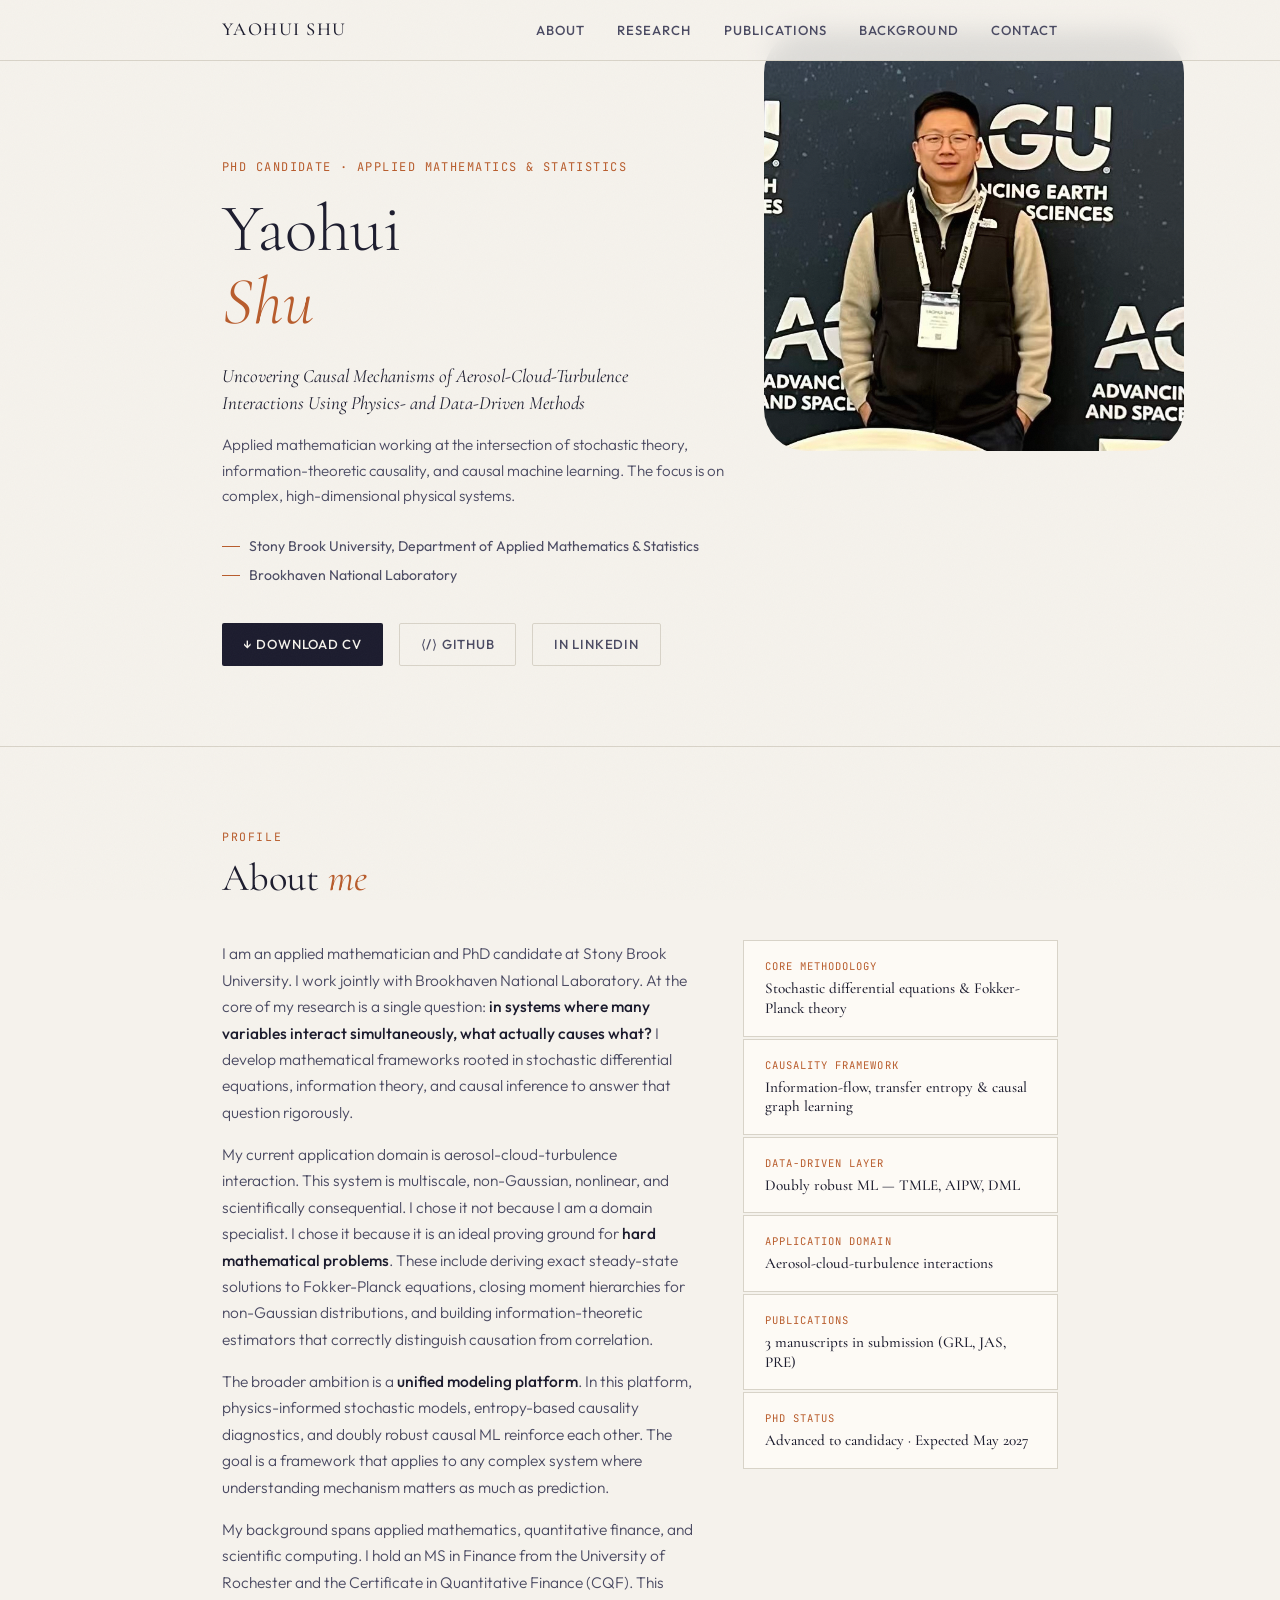
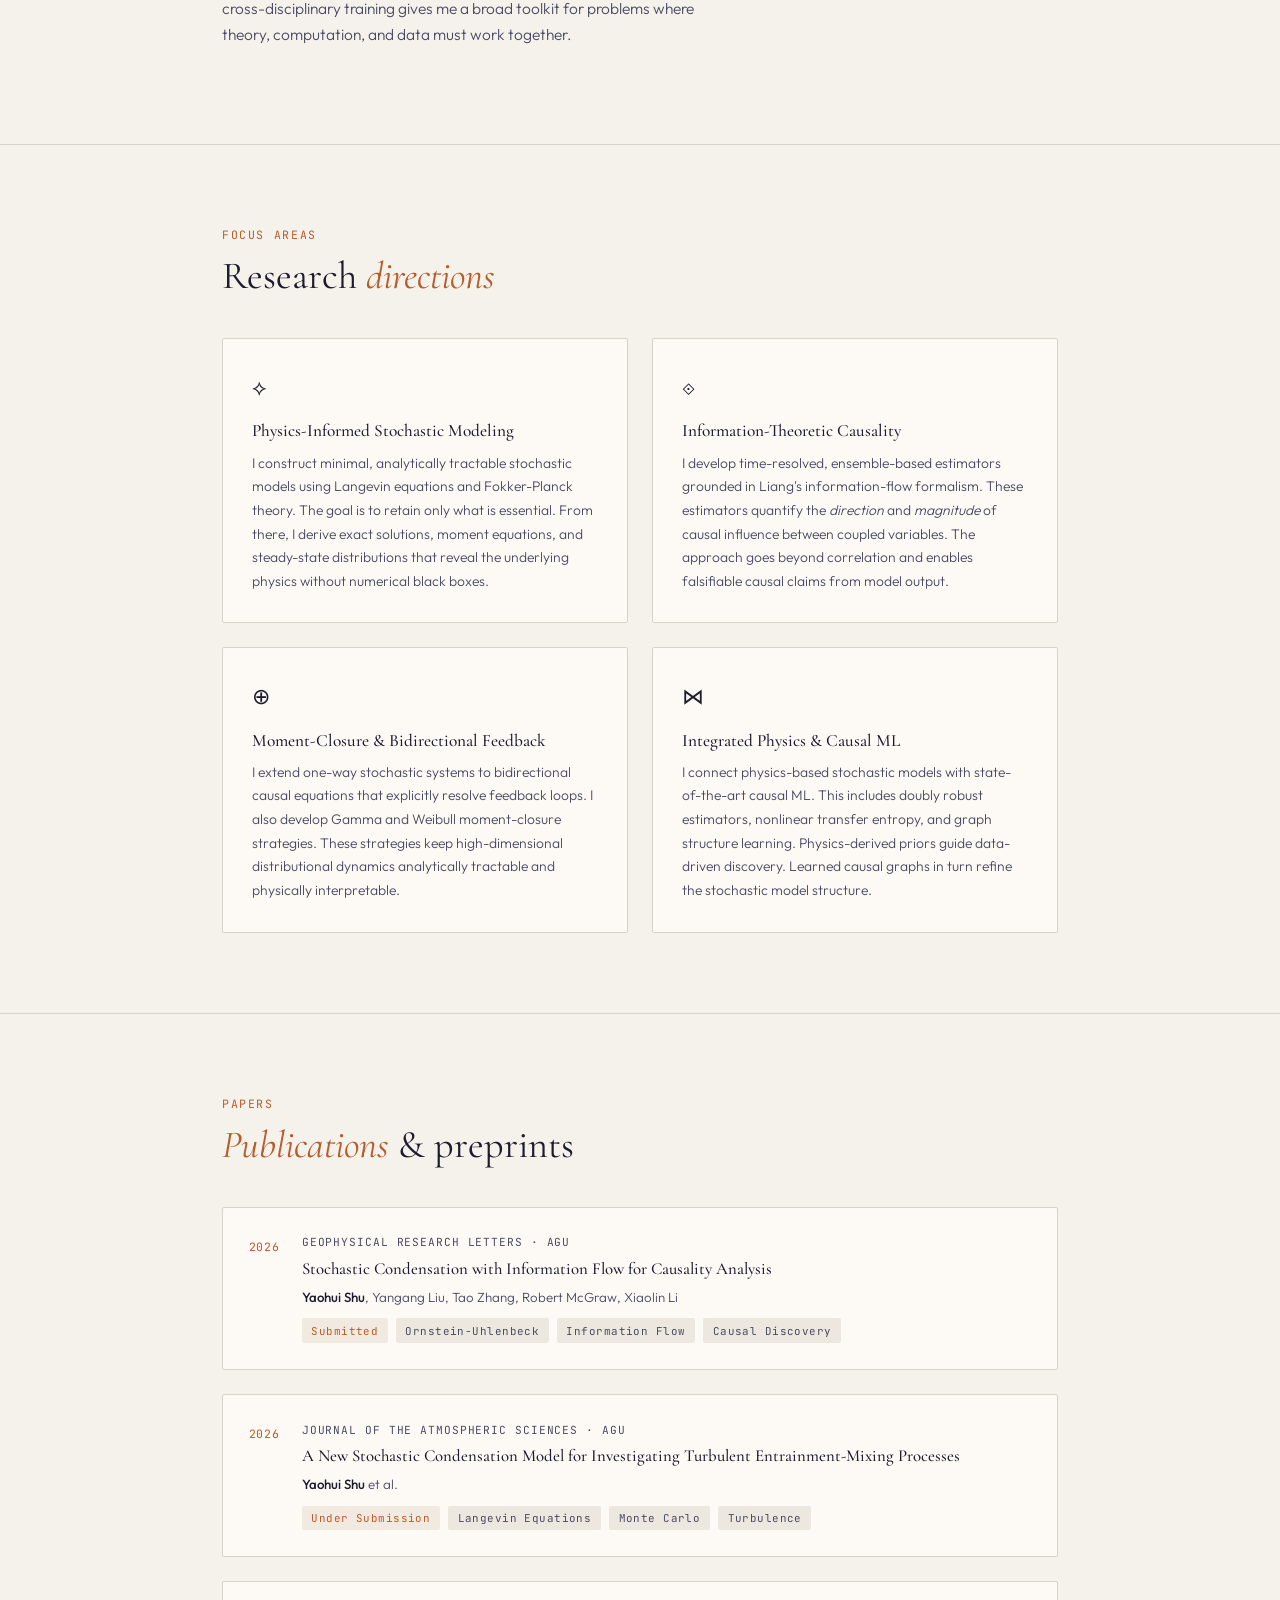
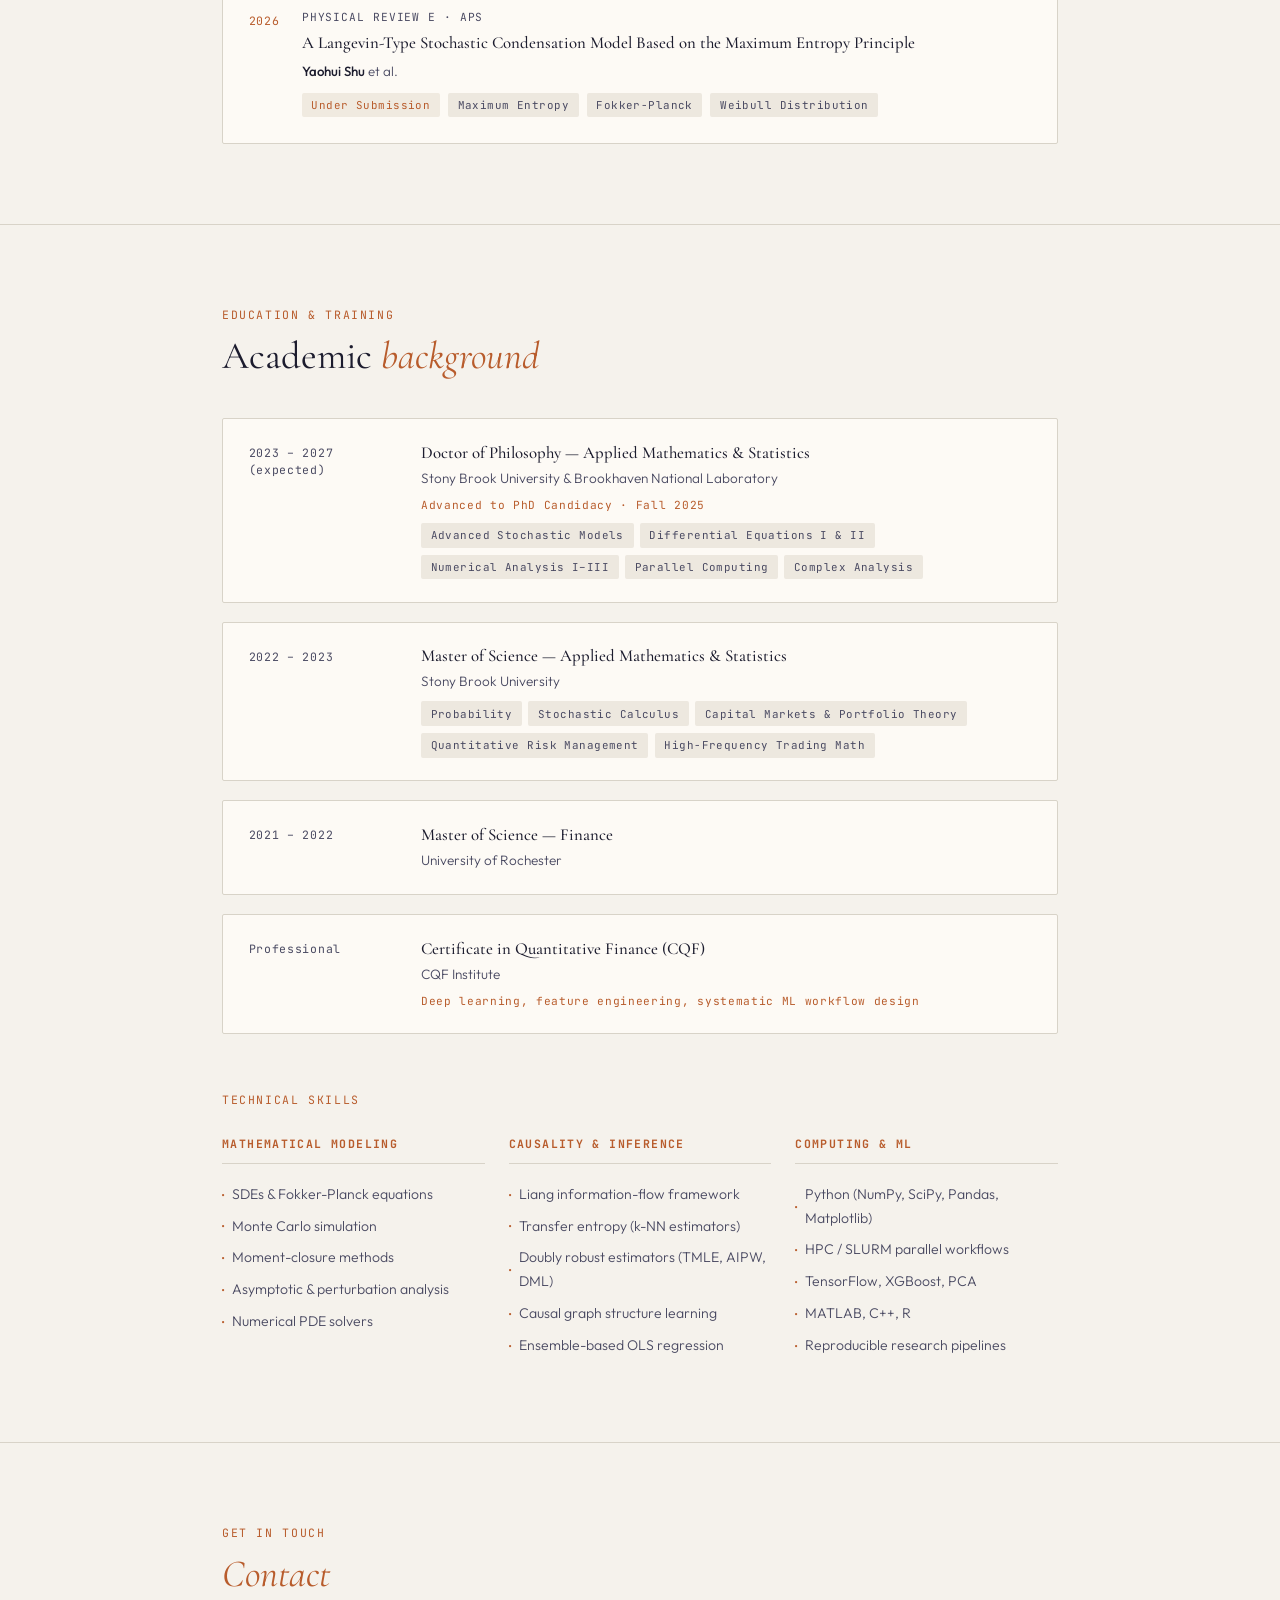
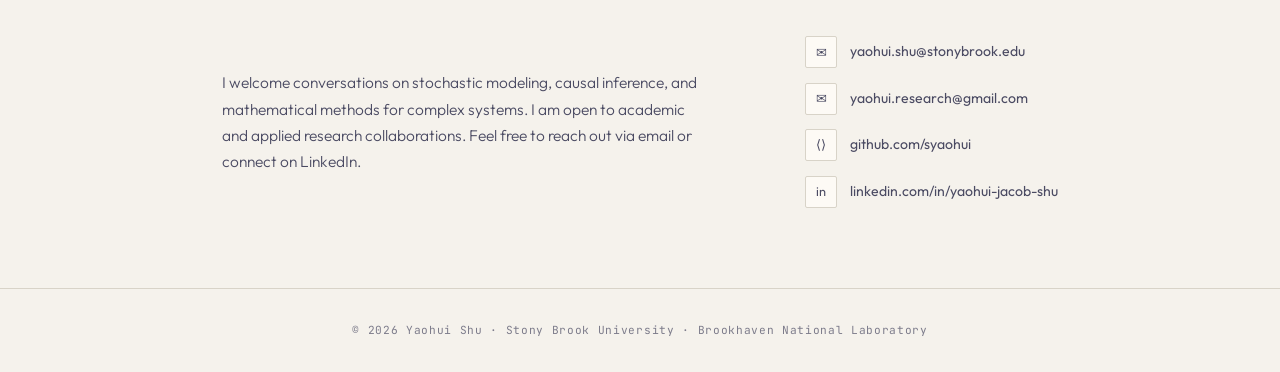
==== index.html @ d0fa53e7 "Update GitHub and LinkedIn links" ====
<!DOCTYPE html>
<html lang="en">
<head>
  <meta charset="UTF-8" />
  <meta name="viewport" content="width=device-width, initial-scale=1.0" />
  <title>Yaohui Shu | Applied Mathematics & Statistics</title>
  <link rel="preconnect" href="https://fonts.googleapis.com" />
  <link rel="preconnect" href="https://fonts.gstatic.com" crossorigin />
  <link href="https://fonts.googleapis.com/css2?family=Cormorant+Garamond:ital,wght@0,300;0,400;0,500;0,600;1,300;1,400&family=Outfit:wght@300;400;500;600&family=JetBrains+Mono:wght@400;500&display=swap" rel="stylesheet" />

  <style>
    :root {
      --bg:         #F5F2EC;
      --bg-card:    #FDFAF5;
      --ink:        #1C1C2E;
      --ink-soft:   #4A4A62;
      --accent:     #B85C2C;
      --rule:       #D8D3C8;
      --tag-bg:     #EDE8DF;
      --mono:       'JetBrains Mono', monospace;
      --serif:      'Cormorant Garamond', serif;
      --sans:       'Outfit', sans-serif;
    }

    *, *::before, *::after { box-sizing: border-box; margin: 0; padding: 0; }
    html { scroll-behavior: smooth; }

    body {
      font-family: var(--sans);
      background: var(--bg);
      color: var(--ink);
      font-size: 16px;
      line-height: 1.7;
      -webkit-font-smoothing: antialiased;
    }

    body::before {
      content: '';
      position: fixed; inset: 0;
      pointer-events: none; z-index: 999; opacity: 0.028;
      background-image: url("data:image/svg+xml,%3Csvg viewBox='0 0 256 256' xmlns='http://www.w3.org/2000/svg'%3E%3Cfilter id='n'%3E%3CfeTurbulence type='fractalNoise' baseFrequency='0.9' numOctaves='4' stitchTiles='stitch'/%3E%3C/filter%3E%3Crect width='100%25' height='100%25' filter='url(%23n)'/%3E%3C/svg%3E");
      background-size: 256px 256px;
    }

    .container { max-width: 900px; margin: 0 auto; padding: 0 2rem; }
    section { padding: 5rem 0; }
    section + section { border-top: 1px solid var(--rule); }

    /* NAV */
    nav {
      position: sticky; top: 0; z-index: 100;
      background: rgba(245,242,236,0.88);
      backdrop-filter: blur(12px);
      border-bottom: 1px solid var(--rule);
    }
    nav .inner {
      display: flex; align-items: center; justify-content: space-between;
      max-width: 900px; margin: 0 auto; padding: 0.9rem 2rem;
    }
    nav .logo { font-family: var(--serif); font-size: 1.15rem; font-weight: 500; color: var(--ink); text-decoration: none; }
    nav ul { display: flex; gap: 2rem; list-style: none; }
    nav a { font-size: 0.82rem; font-weight: 500; letter-spacing: 0.08em; text-transform: uppercase; color: var(--ink-soft); text-decoration: none; transition: color 0.2s; }
    nav a:hover { color: var(--accent); }

    /* HERO */
    #hero { padding: 6rem 0 5rem; border-top: none; }
    .hero-grid { display: grid; grid-template-columns: 1fr auto; gap: 3rem; align-items: start; }

    .hero-eyebrow {
      font-family: var(--mono); font-size: 0.75rem; letter-spacing: 0.12em;
      color: var(--accent); text-transform: uppercase; margin-bottom: 1rem;
      opacity: 0; animation: fadeUp 0.6s 0.1s forwards;
    }
    h1 {
      font-family: var(--serif); font-size: clamp(2.8rem,6vw,4.2rem);
      font-weight: 300; line-height: 1.08;
      opacity: 0; animation: fadeUp 0.6s 0.2s forwards;
    }
    h1 em { font-style: italic; color: var(--accent); }

    .hero-research-title {
      margin-top: 1.5rem;
      font-family: var(--serif); font-size: 1.18rem;
      font-weight: 400; font-style: italic; color: var(--ink);
      line-height: 1.45; max-width: 54ch;
      opacity: 0; animation: fadeUp 0.6s 0.32s forwards;
    }
    .hero-tagline {
      margin-top: 0.9rem; font-size: 0.95rem; color: var(--ink-soft);
      max-width: 52ch; font-weight: 300;
      opacity: 0; animation: fadeUp 0.6s 0.42s forwards;
    }
    .hero-affil {
      margin-top: 1.6rem; display: flex; flex-direction: column; gap: 0.3rem;
      opacity: 0; animation: fadeUp 0.6s 0.5s forwards;
    }
    .affil-item { display: flex; align-items: center; gap: 0.55rem; font-size: 0.88rem; color: var(--ink-soft); }
    .affil-item::before { content: ''; width: 18px; height: 1px; background: var(--accent); flex-shrink: 0; }
    .hero-links {
      margin-top: 2.2rem; display: flex; gap: 1rem; flex-wrap: wrap;
      opacity: 0; animation: fadeUp 0.6s 0.58s forwards;
    }
    .btn {
      display: inline-flex; align-items: center; gap: 0.45rem;
      padding: 0.6rem 1.3rem; font-size: 0.82rem; font-weight: 500;
      letter-spacing: 0.06em; text-transform: uppercase;
      text-decoration: none; border-radius: 2px; transition: all 0.2s;
    }
    .btn-primary { background: var(--ink); color: var(--bg); }
    .btn-primary:hover { background: var(--accent); }
    .btn-outline { border: 1px solid var(--rule); color: var(--ink-soft); }
    .btn-outline:hover { border-color: var(--accent); color: var(--accent); }
    .avatar {
      width: 140px; height: 140px; border-radius: 50%;
      background: linear-gradient(135deg,#1C1C2E 0%,#2e2e50 100%);
      display: flex; align-items: center; justify-content: center;
      font-family: var(--serif); font-size: 2.8rem; font-weight: 300; color: var(--bg);
      flex-shrink: 0; box-shadow: 0 8px 32px rgba(28,28,46,0.18);
      opacity: 0; animation: fadeIn 0.8s 0.2s forwards;
    }

    /* SECTION HEADERS */
    .section-label { font-family: var(--mono); font-size: 0.72rem; letter-spacing: 0.14em; color: var(--accent); text-transform: uppercase; margin-bottom: 0.6rem; }
    h2 { font-family: var(--serif); font-size: clamp(1.8rem,4vw,2.4rem); font-weight: 400; line-height: 1.15; margin-bottom: 2.5rem; }
    h2 em { font-style: italic; color: var(--accent); }

    /* ABOUT */
    .about-body { display: grid; grid-template-columns: 3fr 2fr; gap: 3rem; align-items: start; }
    .about-text p { font-size: 0.97rem; color: var(--ink-soft); margin-bottom: 1rem; font-weight: 300; }
    .about-text p strong { color: var(--ink); font-weight: 500; }

    .pillars { display: flex; flex-direction: column; gap: 1px; }
    .pillar { background: var(--bg-card); border: 1px solid var(--rule); padding: 1.05rem 1.3rem; margin-bottom: 1px; transition: border-color 0.2s; }
    .pillar:hover { border-color: var(--accent); }
    .pillar-label { font-family: var(--mono); font-size: 0.66rem; letter-spacing: 0.1em; color: var(--accent); text-transform: uppercase; margin-bottom: 0.2rem; }
    .pillar-value { font-family: var(--serif); font-size: 0.95rem; font-weight: 500; line-height: 1.3; }

    /* RESEARCH */
    .research-cards { display: grid; grid-template-columns: 1fr 1fr; gap: 1.5rem; }
    .r-card {
      background: var(--bg-card); border: 1px solid var(--rule);
      padding: 1.8rem; border-radius: 2px;
      transition: border-color 0.25s, box-shadow 0.25s;
      position: relative; overflow: hidden;
    }
    .r-card::before { content: ''; position: absolute; top: 0; left: 0; width: 3px; height: 0; background: var(--accent); transition: height 0.3s ease; }
    .r-card:hover { border-color: var(--accent); box-shadow: 0 4px 24px rgba(184,92,44,0.08); }
    .r-card:hover::before { height: 100%; }
    .r-icon { font-size: 1.4rem; margin-bottom: 0.9rem; }
    .r-card h3 { font-family: var(--serif); font-size: 1.08rem; font-weight: 500; margin-bottom: 0.6rem; line-height: 1.25; }
    .r-card p { font-size: 0.87rem; color: var(--ink-soft); font-weight: 300; }

    /* PUBLICATIONS */
    .pub-list { display: flex; flex-direction: column; gap: 1.5rem; }
    .pub-item { display: grid; grid-template-columns: auto 1fr; gap: 1.4rem; padding: 1.6rem; background: var(--bg-card); border: 1px solid var(--rule); border-radius: 2px; transition: border-color 0.2s; }
    .pub-item:hover { border-color: var(--accent); }
    .pub-year { font-family: var(--mono); font-size: 0.72rem; color: var(--accent); letter-spacing: 0.06em; padding-top: 0.2rem; white-space: nowrap; }
    .pub-journal { font-family: var(--mono); font-size: 0.7rem; letter-spacing: 0.08em; color: var(--ink-soft); text-transform: uppercase; margin-bottom: 0.35rem; }
    .pub-title { font-family: var(--serif); font-size: 1.05rem; font-weight: 500; line-height: 1.3; margin-bottom: 0.4rem; }
    .pub-authors { font-size: 0.83rem; color: var(--ink-soft); margin-bottom: 0.6rem; font-weight: 300; }
    .pub-authors strong { color: var(--ink); font-weight: 500; }
    .pub-tags { display: flex; gap: 0.5rem; flex-wrap: wrap; }
    .tag { font-family: var(--mono); font-size: 0.68rem; padding: 0.2rem 0.6rem; background: var(--tag-bg); color: var(--ink-soft); border-radius: 2px; letter-spacing: 0.04em; }
    .tag-status { background: #F0EAE0; color: var(--accent); }

    /* BACKGROUND */
    .edu-list { display: flex; flex-direction: column; gap: 1.2rem; }
    .edu-item { display: grid; grid-template-columns: 150px 1fr; gap: 1.4rem; padding: 1.4rem 1.6rem; background: var(--bg-card); border: 1px solid var(--rule); border-radius: 2px; }
    .edu-period { font-family: var(--mono); font-size: 0.72rem; color: var(--ink-soft); letter-spacing: 0.06em; padding-top: 0.15rem; line-height: 1.5; }
    .edu-degree { font-family: var(--serif); font-size: 1.05rem; font-weight: 500; line-height: 1.25; }
    .edu-school { font-size: 0.85rem; color: var(--ink-soft); margin-top: 0.25rem; font-weight: 300; }
    .edu-note { font-family: var(--mono); font-size: 0.7rem; color: var(--accent); letter-spacing: 0.06em; margin-top: 0.4rem; }
    .edu-courses { margin-top: 0.5rem; display: flex; gap: 0.4rem; flex-wrap: wrap; }

    /* SKILLS */
    .skills-grid { display: grid; grid-template-columns: repeat(3,1fr); gap: 1.5rem; }
    .skill-group h3 { font-family: var(--mono); font-size: 0.72rem; letter-spacing: 0.12em; color: var(--accent); text-transform: uppercase; margin-bottom: 0.9rem; padding-bottom: 0.6rem; border-bottom: 1px solid var(--rule); }
    .skill-group ul { list-style: none; }
    .skill-group li { font-size: 0.88rem; color: var(--ink-soft); padding: 0.25rem 0; font-weight: 300; display: flex; align-items: center; gap: 0.5rem; }
    .skill-group li::before { content: '·'; color: var(--accent); font-size: 1.2rem; line-height: 0; }

    /* CONTACT */
    .contact-inner { display: grid; grid-template-columns: 1fr auto; gap: 3rem; align-items: center; }
    .contact-text p { font-size: 0.97rem; color: var(--ink-soft); font-weight: 300; max-width: 48ch; }
    .contact-links { display: flex; flex-direction: column; gap: 0.9rem; }
    .contact-link { display: flex; align-items: center; gap: 0.8rem; font-size: 0.88rem; color: var(--ink-soft); text-decoration: none; transition: color 0.2s; }
    .contact-link:hover { color: var(--accent); }
    .contact-link .cl-icon { width: 32px; height: 32px; border: 1px solid var(--rule); border-radius: 2px; display: flex; align-items: center; justify-content: center; font-size: 0.8rem; background: var(--bg-card); flex-shrink: 0; }

    /* FOOTER */
    footer { border-top: 1px solid var(--rule); padding: 2rem 0; text-align: center; }
    footer p { font-family: var(--mono); font-size: 0.7rem; color: var(--ink-soft); letter-spacing: 0.06em; opacity: 0.7; }

    /* ANIMATIONS */
    @keyframes fadeUp { from { opacity:0; transform:translateY(14px); } to { opacity:1; transform:translateY(0); } }
    @keyframes fadeIn { from { opacity:0; } to { opacity:1; } }
    .reveal { opacity:0; transform:translateY(20px); transition: opacity 0.6s ease, transform 0.6s ease; }
    .reveal.visible { opacity:1; transform:none; }

    /* RESPONSIVE */
    @media (max-width:720px) {
      .hero-grid,.about-body,.research-cards,.contact-inner { grid-template-columns:1fr; }
      .edu-item { grid-template-columns:1fr; }
      .skills-grid { grid-template-columns:1fr 1fr; }
      .avatar { width:90px; height:90px; font-size:1.8rem; }
      nav ul { gap:1.2rem; }
    }
  </style>
</head>
<body>

  <nav>
    <div class="inner">
      <a href="#hero" class="logo">Yaohui Shu</a>
      <ul>
        <li><a href="#about">About</a></li>
        <li><a href="#research">Research</a></li>
        <li><a href="#publications">Publications</a></li>
        <li><a href="#background">Background</a></li>
        <li><a href="#contact">Contact</a></li>
      </ul>
    </div>
  </nav>

  <!-- HERO -->
  <section id="hero">
    <div class="container">
      <div class="hero-grid">
        <div>
          <p class="hero-eyebrow">PhD Candidate · Applied Mathematics & Statistics</p>
          <h1>Yaohui<br><em>Shu</em></h1>

          <p class="hero-research-title">
            Uncovering Causal Mechanisms of Aerosol-Cloud-Turbulence Interactions
            Using Physics- and Data-Driven Methods
          </p>

          <p class="hero-tagline">
            Applied mathematician working at the intersection of stochastic theory,
            information-theoretic causality, and causal machine learning.
            The focus is on complex, high-dimensional physical systems.
          </p>

          <div class="hero-affil">
            <div class="affil-item">Stony Brook University, Department of Applied Mathematics & Statistics</div>
            <div class="affil-item">Brookhaven National Laboratory</div>
          </div>

          <div class="hero-links">
            <a href="Yaohui_Shu_CV.pdf" class="btn btn-primary" target="_blank">↓ Download CV</a>
            <a href="https://github.com/syaohui" class="btn btn-outline" target="_blank">⟨/⟩ GitHub</a>
            <a href="https://www.linkedin.com/in/yaohui-jacob-shu/" class="btn btn-outline" target="_blank">in LinkedIn</a>
          </div>
        </div>
        <div class="avatar">
          <img src="photo.jpg" alt="Yaohui Shu"
            style="width:300%; height:300%; object-fit:cover; border-radius:10%; object-position: 80% 70%; margin-left:-20%; margin-top:20%;">
        </div>
      </div>
    </div>
  </section>

  <!-- ABOUT -->
  <section id="about">
    <div class="container">
      <p class="section-label reveal">Profile</p>
      <h2 class="reveal">About <em>me</em></h2>
      <div class="about-body">

        <div class="about-text reveal">
          <p>
            I am an applied mathematician and PhD candidate at Stony Brook University.
            I work jointly with Brookhaven National Laboratory.
            At the core of my research is a single question:
            <strong>in systems where many variables interact simultaneously, what actually causes what?</strong>
            I develop mathematical frameworks rooted in stochastic differential equations,
            information theory, and causal inference to answer that question rigorously.
          </p>
          <p>
            My current application domain is aerosol-cloud-turbulence interaction.
            This system is multiscale, non-Gaussian, nonlinear, and scientifically consequential.
            I chose it not because I am a domain specialist.
            I chose it because it is an ideal proving ground for <strong>hard mathematical problems</strong>.
            These include deriving exact steady-state solutions to Fokker-Planck equations,
            closing moment hierarchies for non-Gaussian distributions,
            and building information-theoretic estimators that correctly distinguish causation from correlation.
          </p>
          <p>
            The broader ambition is a <strong>unified modeling platform</strong>.
            In this platform, physics-informed stochastic models, entropy-based causality diagnostics,
            and doubly robust causal ML reinforce each other.
            The goal is a framework that applies to any complex system
            where understanding mechanism matters as much as prediction.
          </p>
          <p>
            My background spans applied mathematics, quantitative finance, and scientific computing.
            I hold an MS in Finance from the University of Rochester and the Certificate in Quantitative Finance (CQF).
            This cross-disciplinary training gives me a broad toolkit for problems
            where theory, computation, and data must work together.
          </p>
        </div>

        <div class="reveal">
          <div class="pillars">
            <div class="pillar">
              <div class="pillar-label">Core methodology</div>
              <div class="pillar-value">Stochastic differential equations &amp; Fokker-Planck theory</div>
            </div>
            <div class="pillar">
              <div class="pillar-label">Causality framework</div>
              <div class="pillar-value">Information-flow, transfer entropy &amp; causal graph learning</div>
            </div>
            <div class="pillar">
              <div class="pillar-label">Data-driven layer</div>
              <div class="pillar-value">Doubly robust ML — TMLE, AIPW, DML</div>
            </div>
            <div class="pillar">
              <div class="pillar-label">Application domain</div>
              <div class="pillar-value">Aerosol-cloud-turbulence interactions</div>
            </div>
            <div class="pillar">
              <div class="pillar-label">Publications</div>
              <div class="pillar-value">3 manuscripts in submission (GRL, JAS, PRE)</div>
            </div>
            <div class="pillar">
              <div class="pillar-label">PhD status</div>
              <div class="pillar-value">Advanced to candidacy · Expected May 2027</div>
            </div>
          </div>
        </div>

      </div>
    </div>
  </section>

  <!-- RESEARCH -->
  <section id="research">
    <div class="container">
      <p class="section-label reveal">Focus Areas</p>
      <h2 class="reveal">Research <em>directions</em></h2>
      <div class="research-cards">

        <div class="r-card reveal">
          <div class="r-icon">⟡</div>
          <h3>Physics-Informed Stochastic Modeling</h3>
          <p>I construct minimal, analytically tractable stochastic models using Langevin
          equations and Fokker-Planck theory. The goal is to retain only what is essential.
          From there, I derive exact solutions, moment equations, and steady-state distributions
          that reveal the underlying physics without numerical black boxes.</p>
        </div>

        <div class="r-card reveal">
          <div class="r-icon">⟐</div>
          <h3>Information-Theoretic Causality</h3>
          <p>I develop time-resolved, ensemble-based estimators grounded in Liang's
          information-flow formalism. These estimators quantify the <em>direction</em> and
          <em>magnitude</em> of causal influence between coupled variables. The approach
          goes beyond correlation and enables falsifiable causal claims from model output.</p>
        </div>

        <div class="r-card reveal">
          <div class="r-icon">⊕</div>
          <h3>Moment-Closure &amp; Bidirectional Feedback</h3>
          <p>I extend one-way stochastic systems to bidirectional causal equations that
          explicitly resolve feedback loops. I also develop Gamma and Weibull moment-closure
          strategies. These strategies keep high-dimensional distributional dynamics
          analytically tractable and physically interpretable.</p>
        </div>

        <div class="r-card reveal">
          <div class="r-icon">⋈</div>
          <h3>Integrated Physics &amp; Causal ML</h3>
          <p>I connect physics-based stochastic models with state-of-the-art causal ML.
          This includes doubly robust estimators, nonlinear transfer entropy, and graph
          structure learning. Physics-derived priors guide data-driven discovery.
          Learned causal graphs in turn refine the stochastic model structure.</p>
        </div>

      </div>
    </div>
  </section>

  <!-- PUBLICATIONS -->
  <section id="publications">
    <div class="container">
      <p class="section-label reveal">Papers</p>
      <h2 class="reveal"><em>Publications</em> &amp; preprints</h2>
      <div class="pub-list">

        <div class="pub-item reveal">
          <div class="pub-year">2026</div>
          <div>
            <p class="pub-journal">Geophysical Research Letters · AGU</p>
            <p class="pub-title">Stochastic Condensation with Information Flow for Causality Analysis</p>
            <p class="pub-authors"><strong>Yaohui Shu</strong>, Yangang Liu, Tao Zhang, Robert McGraw, Xiaolin Li</p>
            <div class="pub-tags">
              <span class="tag tag-status">Submitted</span>
              <span class="tag">Ornstein-Uhlenbeck</span>
              <span class="tag">Information Flow</span>
              <span class="tag">Causal Discovery</span>
            </div>
          </div>
        </div>

        <div class="pub-item reveal">
          <div class="pub-year">2026</div>
          <div>
            <p class="pub-journal">Journal of the Atmospheric Sciences · AGU</p>
            <p class="pub-title">A New Stochastic Condensation Model for Investigating Turbulent Entrainment-Mixing Processes</p>
            <p class="pub-authors"><strong>Yaohui Shu</strong> et al.</p>
            <div class="pub-tags">
              <span class="tag tag-status">Under Submission</span>
              <span class="tag">Langevin Equations</span>
              <span class="tag">Monte Carlo</span>
              <span class="tag">Turbulence</span>
            </div>
          </div>
        </div>

        <div class="pub-item reveal">
          <div class="pub-year">2026</div>
          <div>
            <p class="pub-journal">Physical Review E · APS</p>
            <p class="pub-title">A Langevin-Type Stochastic Condensation Model Based on the Maximum Entropy Principle</p>
            <p class="pub-authors"><strong>Yaohui Shu</strong> et al.</p>
            <div class="pub-tags">
              <span class="tag tag-status">Under Submission</span>
              <span class="tag">Maximum Entropy</span>
              <span class="tag">Fokker-Planck</span>
              <span class="tag">Weibull Distribution</span>
            </div>
          </div>
        </div>

      </div>
    </div>
  </section>

  <!-- BACKGROUND -->
  <section id="background">
    <div class="container">
      <p class="section-label reveal">Education &amp; Training</p>
      <h2 class="reveal">Academic <em>background</em></h2>

      <div class="edu-list">

        <div class="edu-item reveal">
          <div class="edu-period">2023 – 2027<br>(expected)</div>
          <div>
            <div class="edu-degree">Doctor of Philosophy — Applied Mathematics &amp; Statistics</div>
            <div class="edu-school">Stony Brook University &amp; Brookhaven National Laboratory</div>
            <div class="edu-note">Advanced to PhD Candidacy · Fall 2025</div>
            <div class="edu-courses">
              <span class="tag">Advanced Stochastic Models</span>
              <span class="tag">Differential Equations I &amp; II</span>
              <span class="tag">Numerical Analysis I–III</span>
              <span class="tag">Parallel Computing</span>
              <span class="tag">Complex Analysis</span>
            </div>
          </div>
        </div>

        <div class="edu-item reveal">
          <div class="edu-period">2022 – 2023</div>
          <div>
            <div class="edu-degree">Master of Science — Applied Mathematics &amp; Statistics</div>
            <div class="edu-school">Stony Brook University</div>
            <div class="edu-courses">
              <span class="tag">Probability</span>
              <span class="tag">Stochastic Calculus</span>
              <span class="tag">Capital Markets &amp; Portfolio Theory</span>
              <span class="tag">Quantitative Risk Management</span>
              <span class="tag">High-Frequency Trading Math</span>
            </div>
          </div>
        </div>

        <div class="edu-item reveal">
          <div class="edu-period">2021 – 2022</div>
          <div>
            <div class="edu-degree">Master of Science — Finance</div>
            <div class="edu-school">University of Rochester</div>
          </div>
        </div>

        <div class="edu-item reveal">
          <div class="edu-period">Professional</div>
          <div>
            <div class="edu-degree">Certificate in Quantitative Finance (CQF)</div>
            <div class="edu-school">CQF Institute</div>
            <div class="edu-note">Deep learning, feature engineering, systematic ML workflow design</div>
          </div>
        </div>

      </div>

      <!-- Skills -->
      <div style="margin-top: 3.5rem;">
        <p class="section-label reveal" style="margin-bottom:1.5rem;">Technical skills</p>
        <div class="skills-grid">

          <div class="skill-group reveal">
            <h3>Mathematical Modeling</h3>
            <ul>
              <li>SDEs &amp; Fokker-Planck equations</li>
              <li>Monte Carlo simulation</li>
              <li>Moment-closure methods</li>
              <li>Asymptotic &amp; perturbation analysis</li>
              <li>Numerical PDE solvers</li>
            </ul>
          </div>

          <div class="skill-group reveal">
            <h3>Causality &amp; Inference</h3>
            <ul>
              <li>Liang information-flow framework</li>
              <li>Transfer entropy (k-NN estimators)</li>
              <li>Doubly robust estimators (TMLE, AIPW, DML)</li>
              <li>Causal graph structure learning</li>
              <li>Ensemble-based OLS regression</li>
            </ul>
          </div>

          <div class="skill-group reveal">
            <h3>Computing &amp; ML</h3>
            <ul>
              <li>Python (NumPy, SciPy, Pandas, Matplotlib)</li>
              <li>HPC / SLURM parallel workflows</li>
              <li>TensorFlow, XGBoost, PCA</li>
              <li>MATLAB, C++, R</li>
              <li>Reproducible research pipelines</li>
            </ul>
          </div>

        </div>
      </div>
    </div>
  </section>

  <!-- CONTACT -->
  <section id="contact">
    <div class="container">
      <p class="section-label reveal">Get in touch</p>
      <h2 class="reveal"><em>Contact</em></h2>
      <div class="contact-inner">
        <div class="contact-text reveal">
          <p>
            I welcome conversations on stochastic modeling, causal inference,
            and mathematical methods for complex systems.
            I am open to academic and applied research collaborations.
            Feel free to reach out via email or connect on LinkedIn.
          </p>
        </div>
        <div class="contact-links reveal">
          <a href="mailto:yaohui.shu@stonybrook.edu" class="contact-link">
            <span class="cl-icon">✉</span> yaohui.shu@stonybrook.edu
          </a>
          <a href="mailto:yaohui.research@gmail.com" class="contact-link">
            <span class="cl-icon">✉</span> yaohui.research@gmail.com
          </a>
          <a href="https://github.com/syaohui" class="contact-link" target="_blank">
            <span class="cl-icon">⟨⟩</span> github.com/syaohui
          </a>
          <a href="https://www.linkedin.com/in/yaohui-jacob-shu" class="contact-link" target="_blank">
            <span class="cl-icon">in</span> linkedin.com/in/yaohui-jacob-shu
          </a>
        </div>
      </div>
    </div>
  </section>

  <footer>
    <div class="container">
      <p>© 2026 Yaohui Shu · Stony Brook University · Brookhaven National Laboratory</p>
    </div>
  </footer>

  <script>
    const observer = new IntersectionObserver(
      entries => entries.forEach(e => {
        if (e.isIntersecting) { e.target.classList.add('visible'); observer.unobserve(e.target); }
      }),
      { threshold: 0.12 }
    );
    document.querySelectorAll('.reveal').forEach(el => observer.observe(el));
  </script>

</body>
</html>
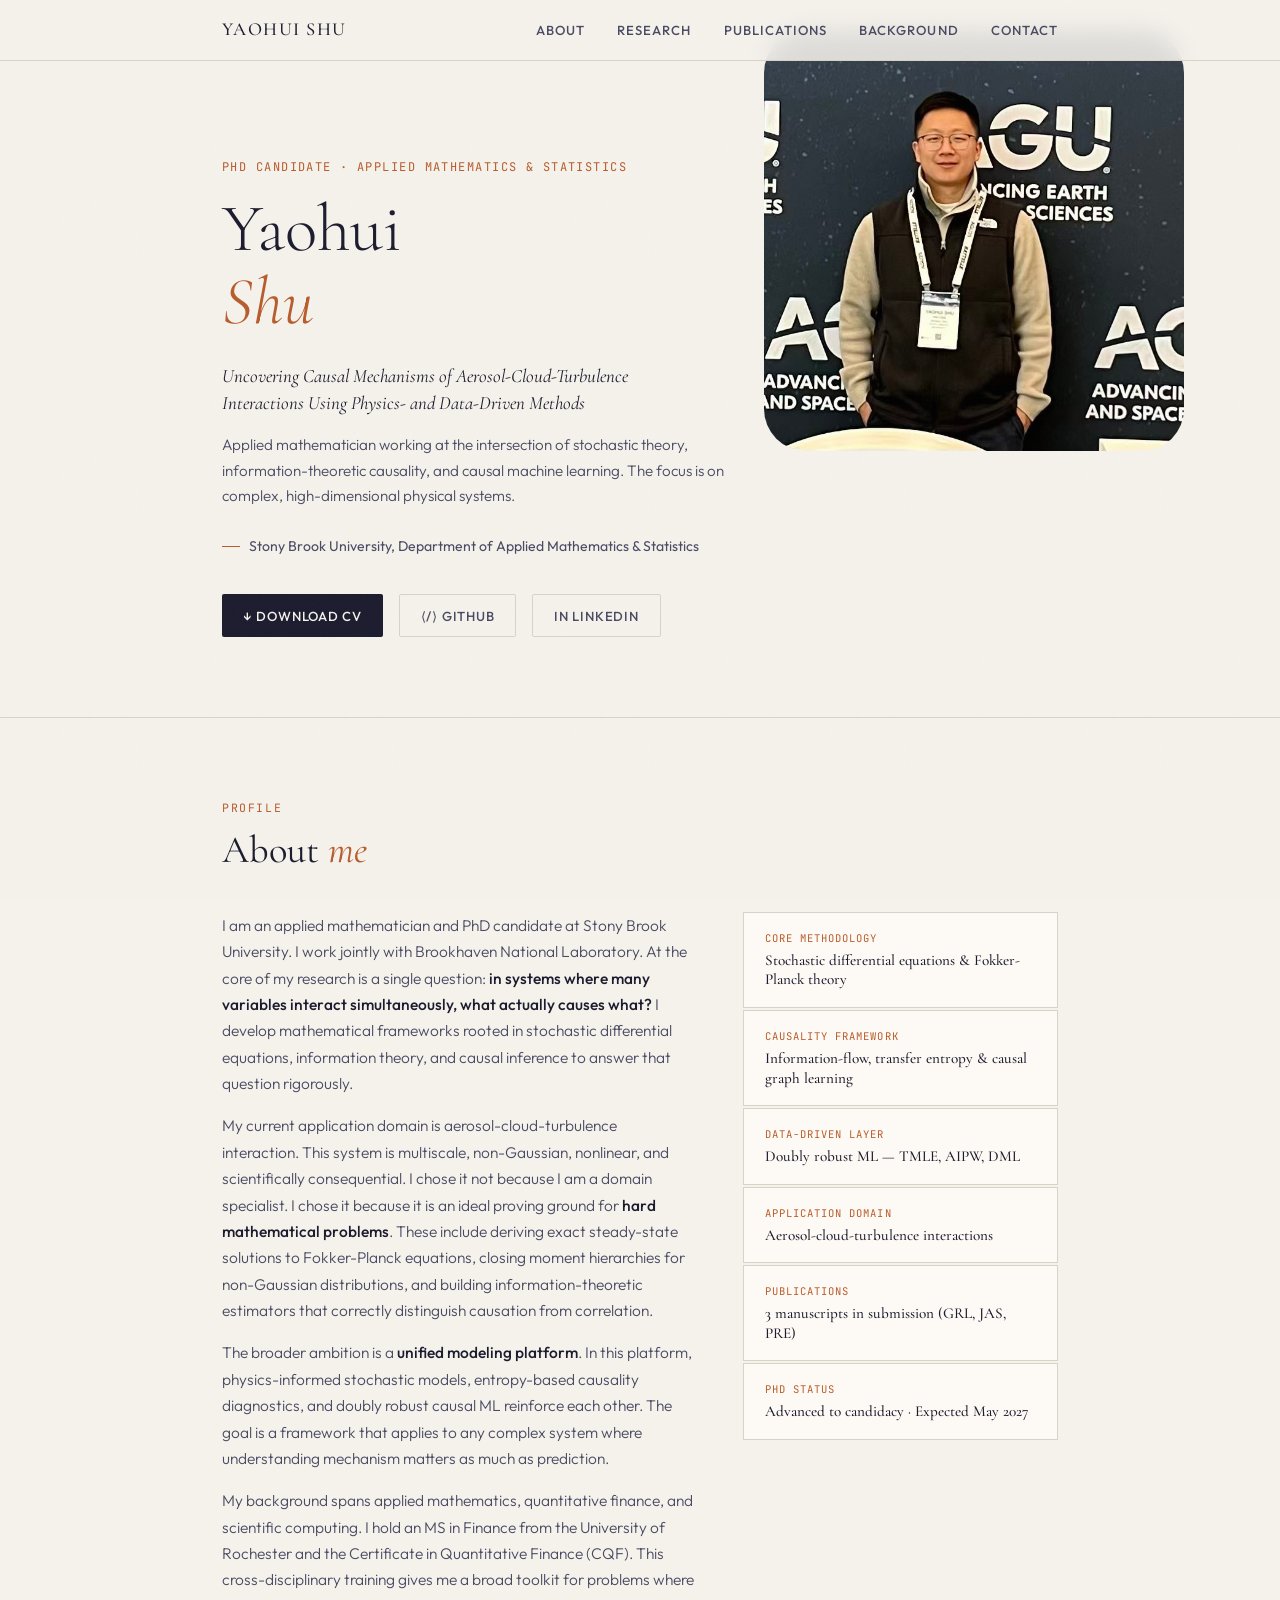
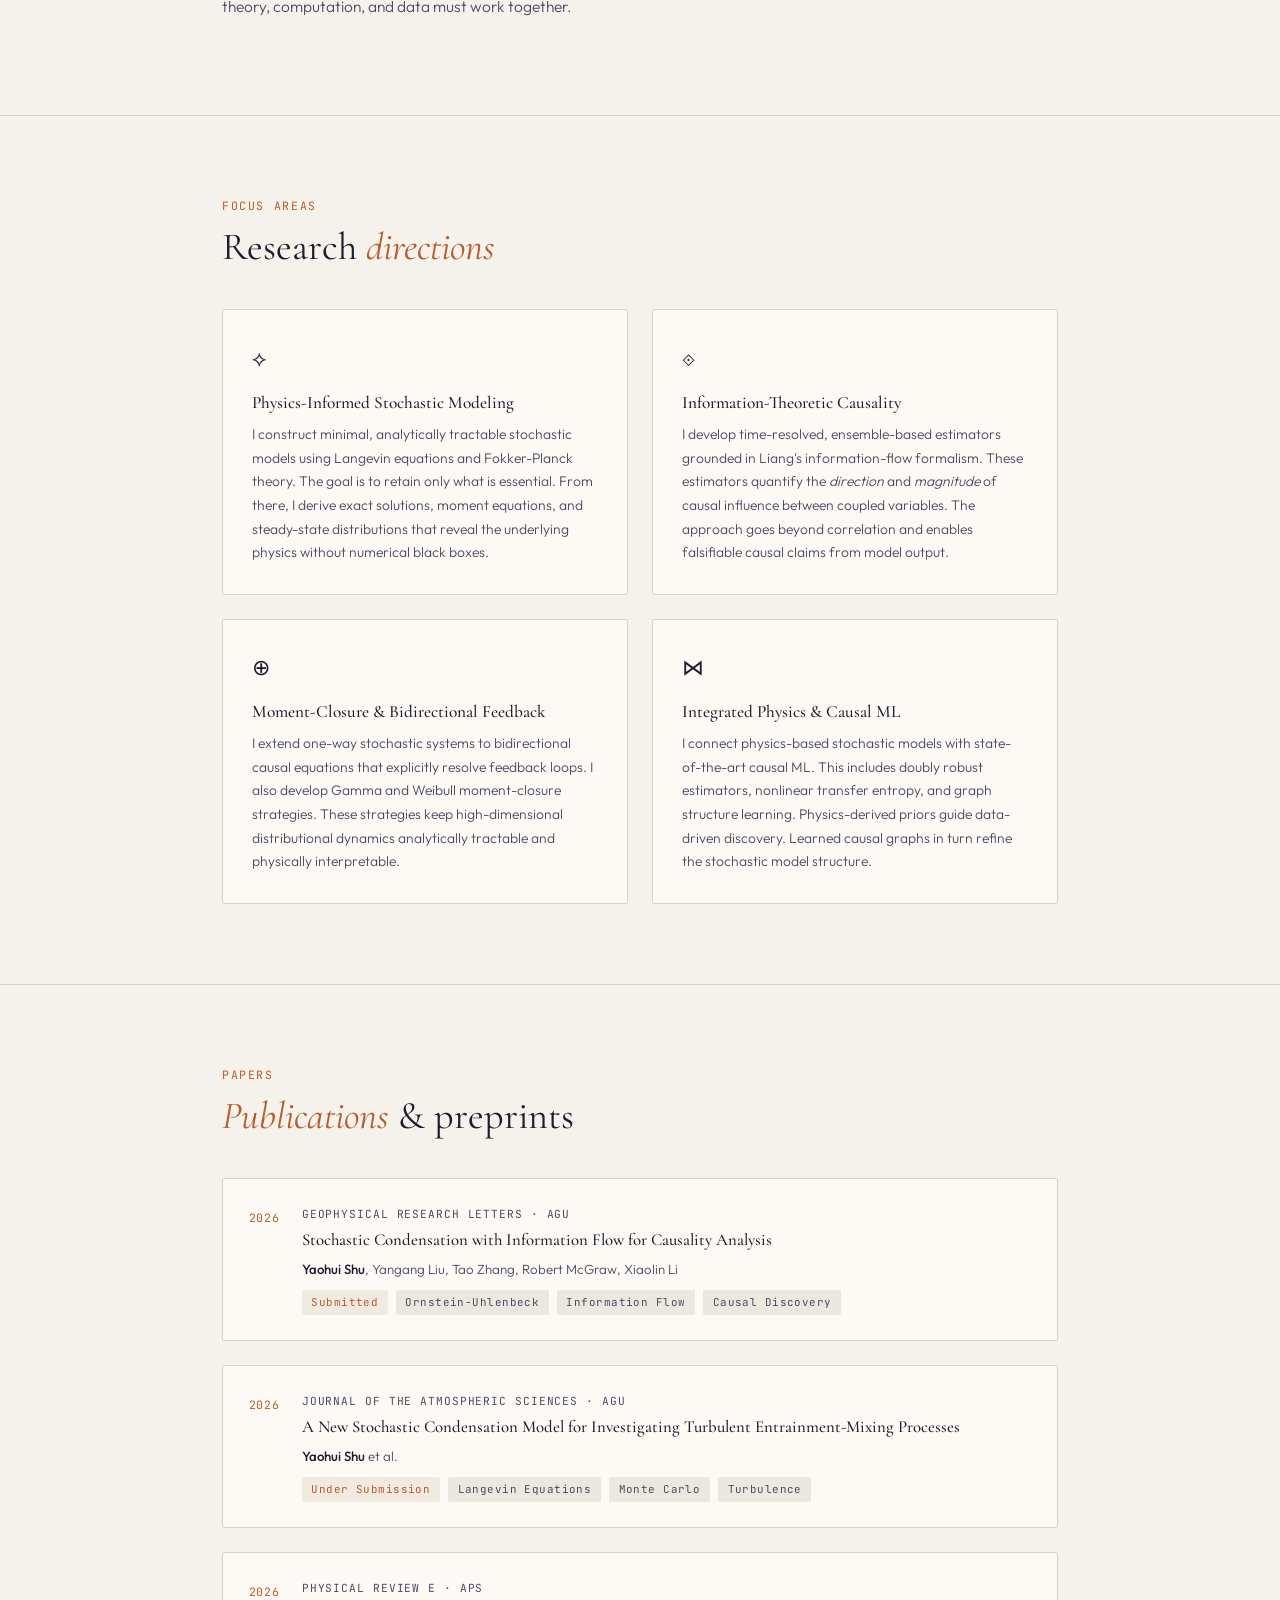
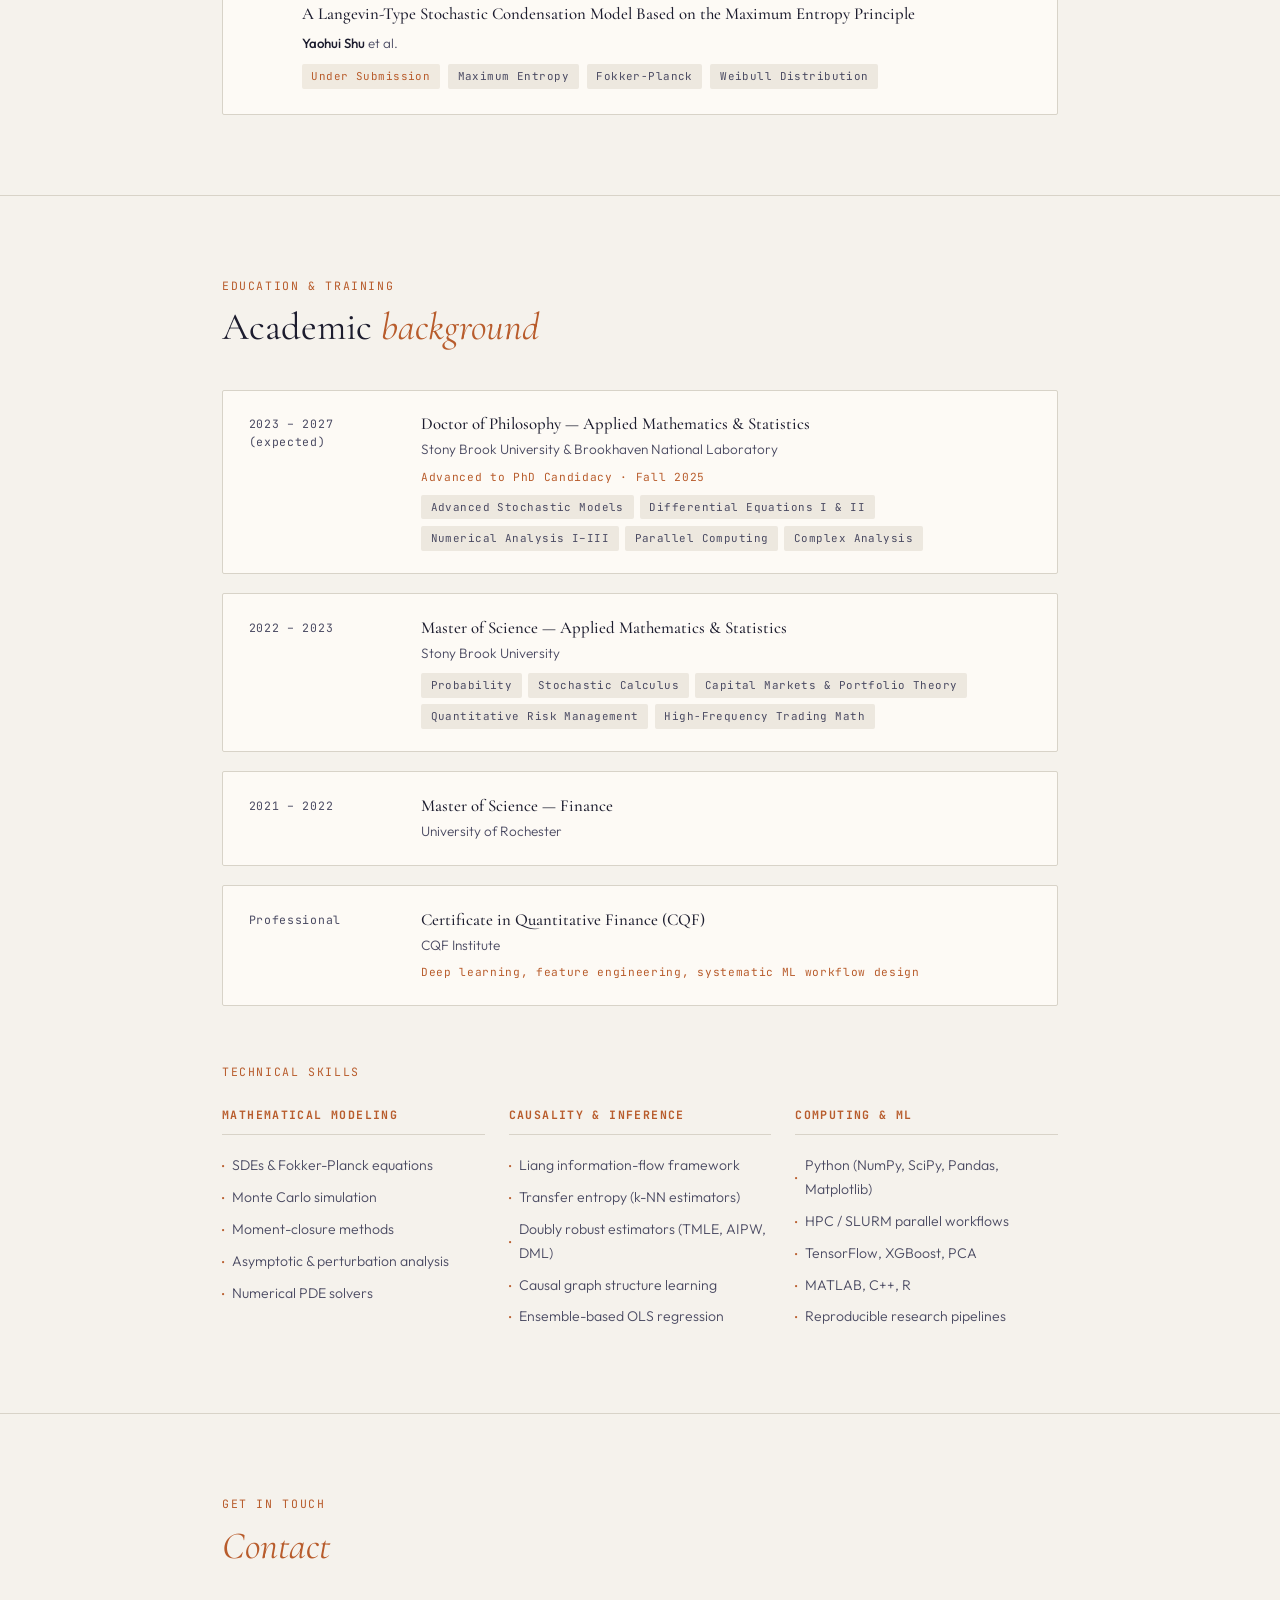
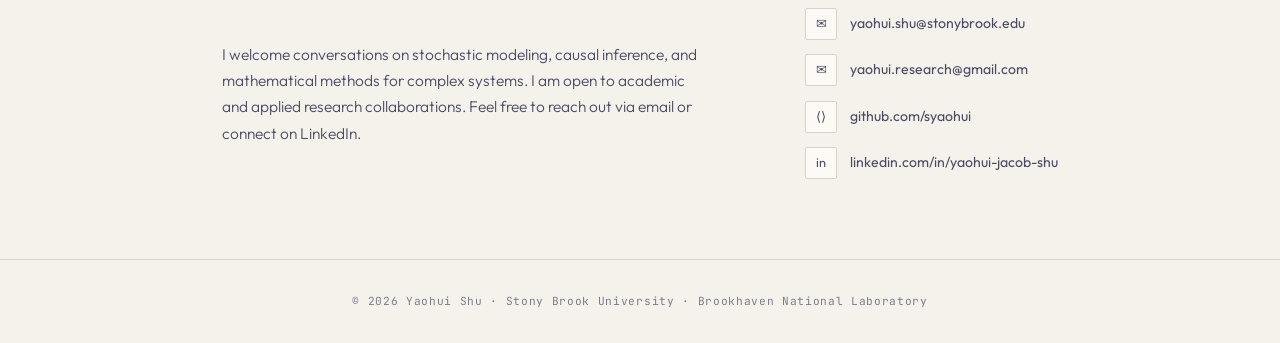
==== commit 80a6e2a2: "Update index.html Removed affiliation with Brookhaven National Laboratory." ====
--- a/index.html
+++ b/index.html
@@ -243,7 +243,7 @@
 
           <div class="hero-affil">
             <div class="affil-item">Stony Brook University, Department of Applied Mathematics & Statistics</div>
-            <div class="affil-item">Brookhaven National Laboratory</div>
+          
           </div>
 
           <div class="hero-links">
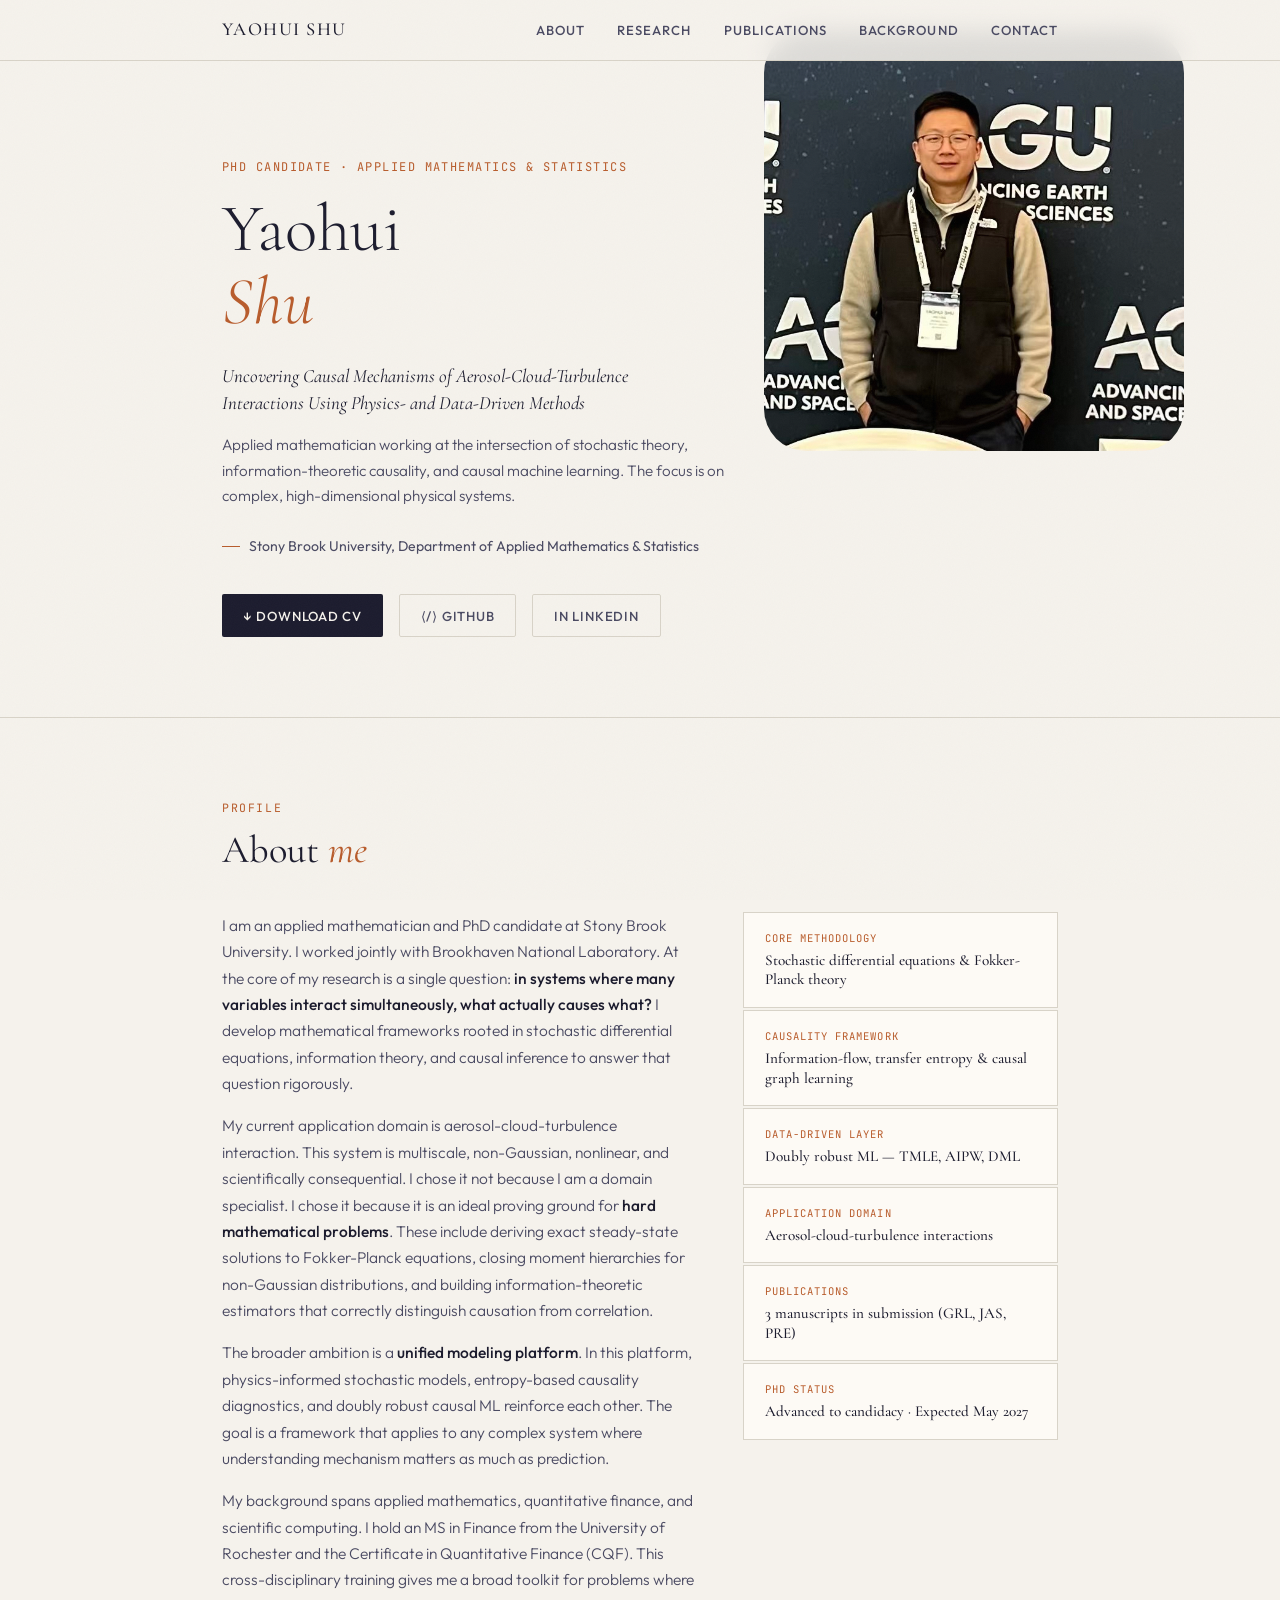
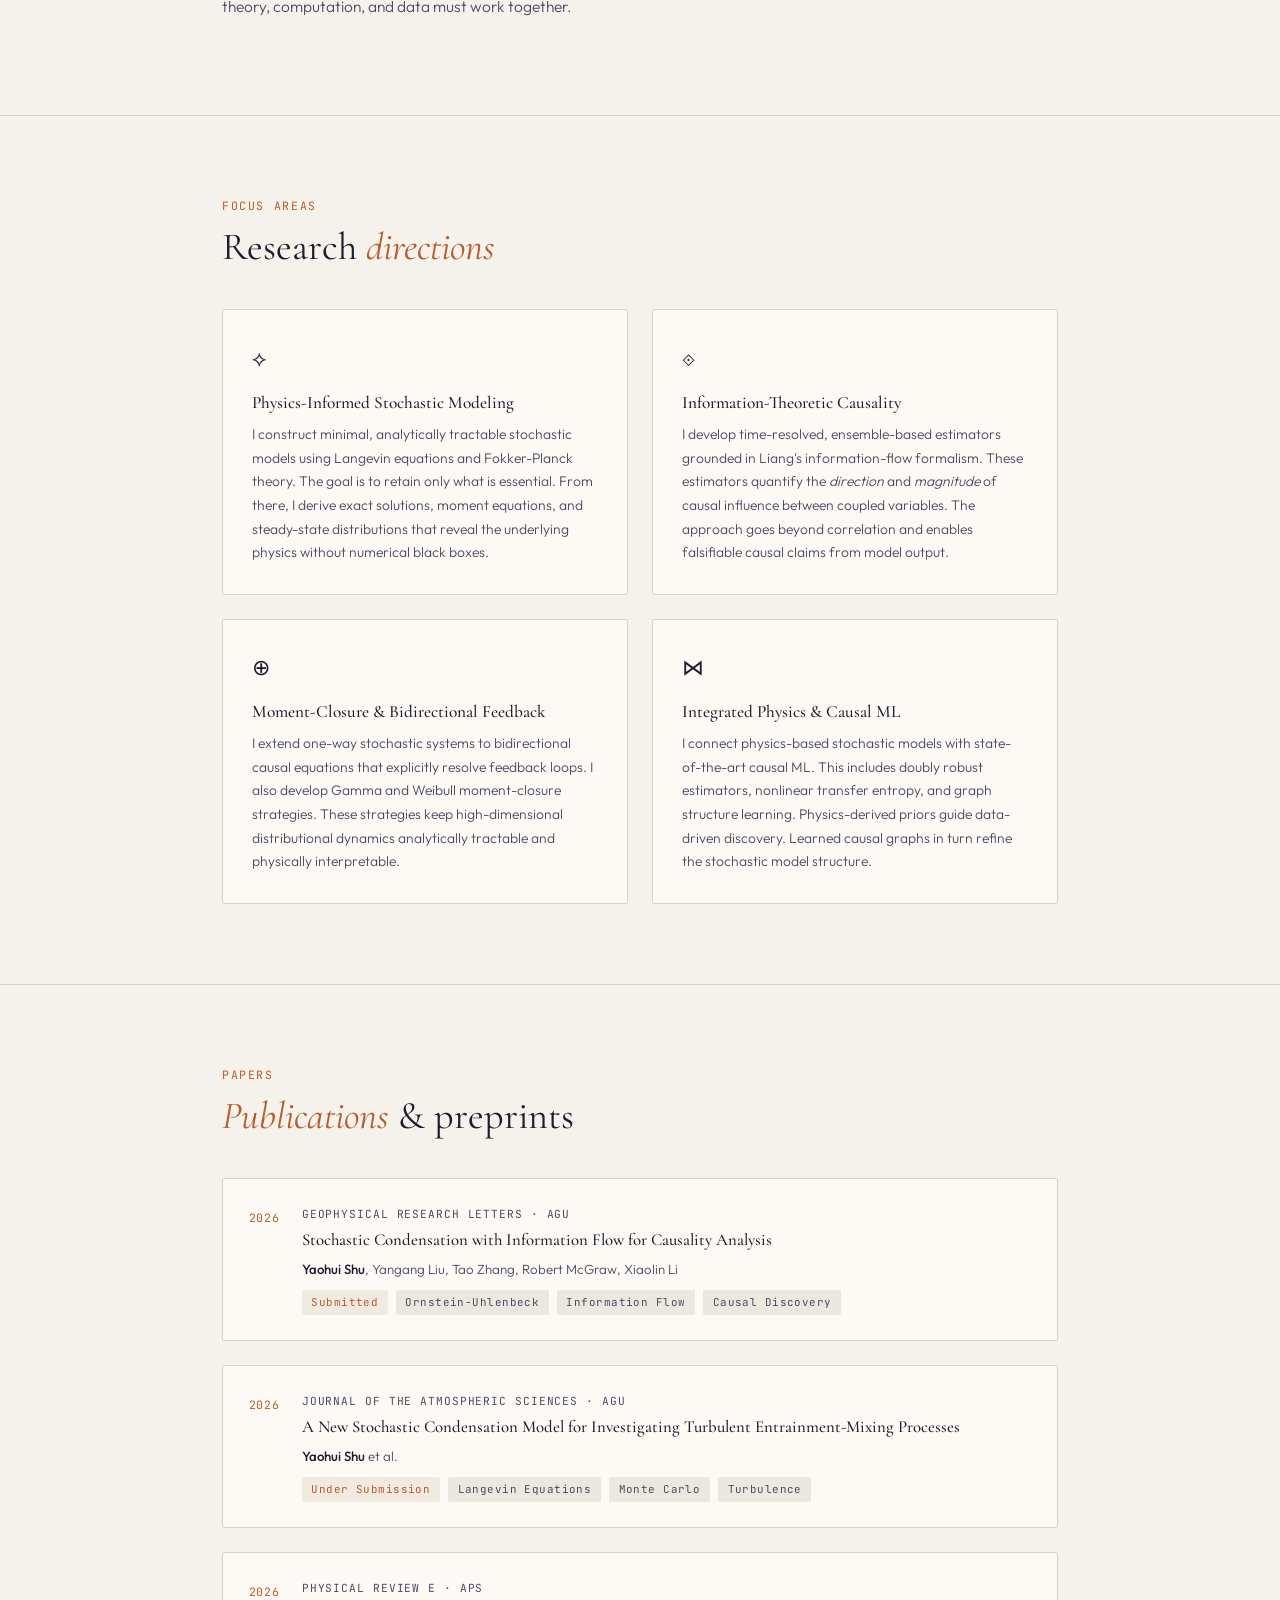
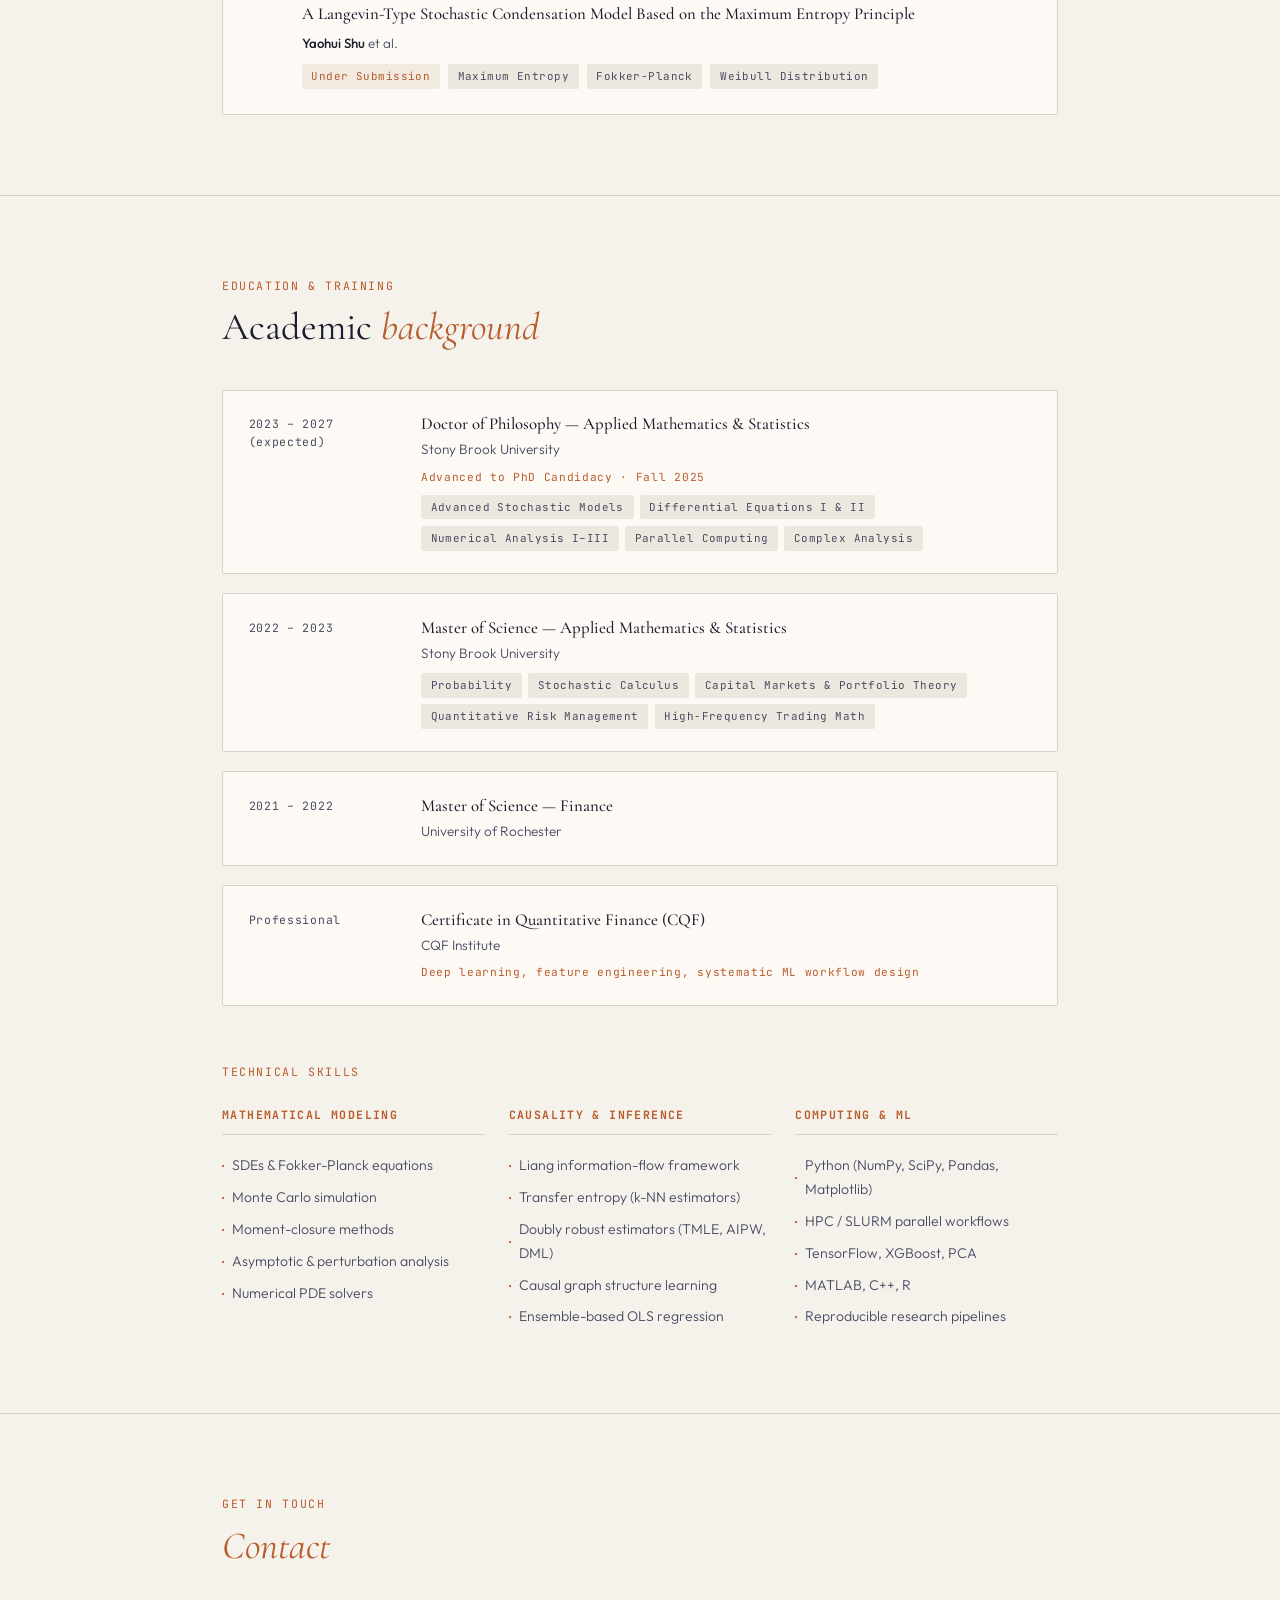
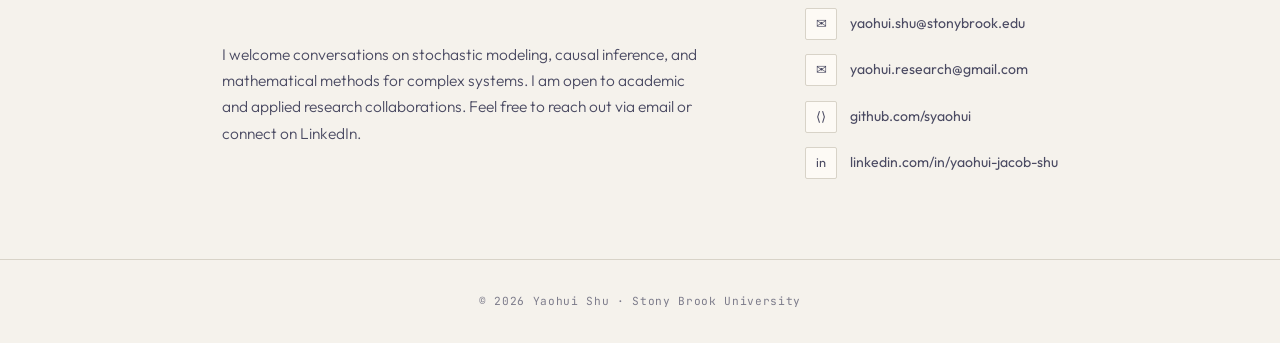
==== commit e532910a: "Update index.html" ====
--- a/index.html
+++ b/index.html
@@ -270,7 +270,7 @@
         <div class="about-text reveal">
           <p>
             I am an applied mathematician and PhD candidate at Stony Brook University.
-            I work jointly with Brookhaven National Laboratory.
+            I worked jointly with Brookhaven National Laboratory.
             At the core of my research is a single question:
             <strong>in systems where many variables interact simultaneously, what actually causes what?</strong>
             I develop mathematical frameworks rooted in stochastic differential equations,
@@ -448,7 +448,7 @@
           <div class="edu-period">2023 – 2027<br>(expected)</div>
           <div>
             <div class="edu-degree">Doctor of Philosophy — Applied Mathematics &amp; Statistics</div>
-            <div class="edu-school">Stony Brook University &amp; Brookhaven National Laboratory</div>
+            <div class="edu-school">Stony Brook University </div>
             <div class="edu-note">Advanced to PhD Candidacy · Fall 2025</div>
             <div class="edu-courses">
               <span class="tag">Advanced Stochastic Models</span>
@@ -571,7 +571,7 @@
 
   <footer>
     <div class="container">
-      <p>© 2026 Yaohui Shu · Stony Brook University · Brookhaven National Laboratory</p>
+      <p>© 2026 Yaohui Shu · Stony Brook University </p>
     </div>
   </footer>
 
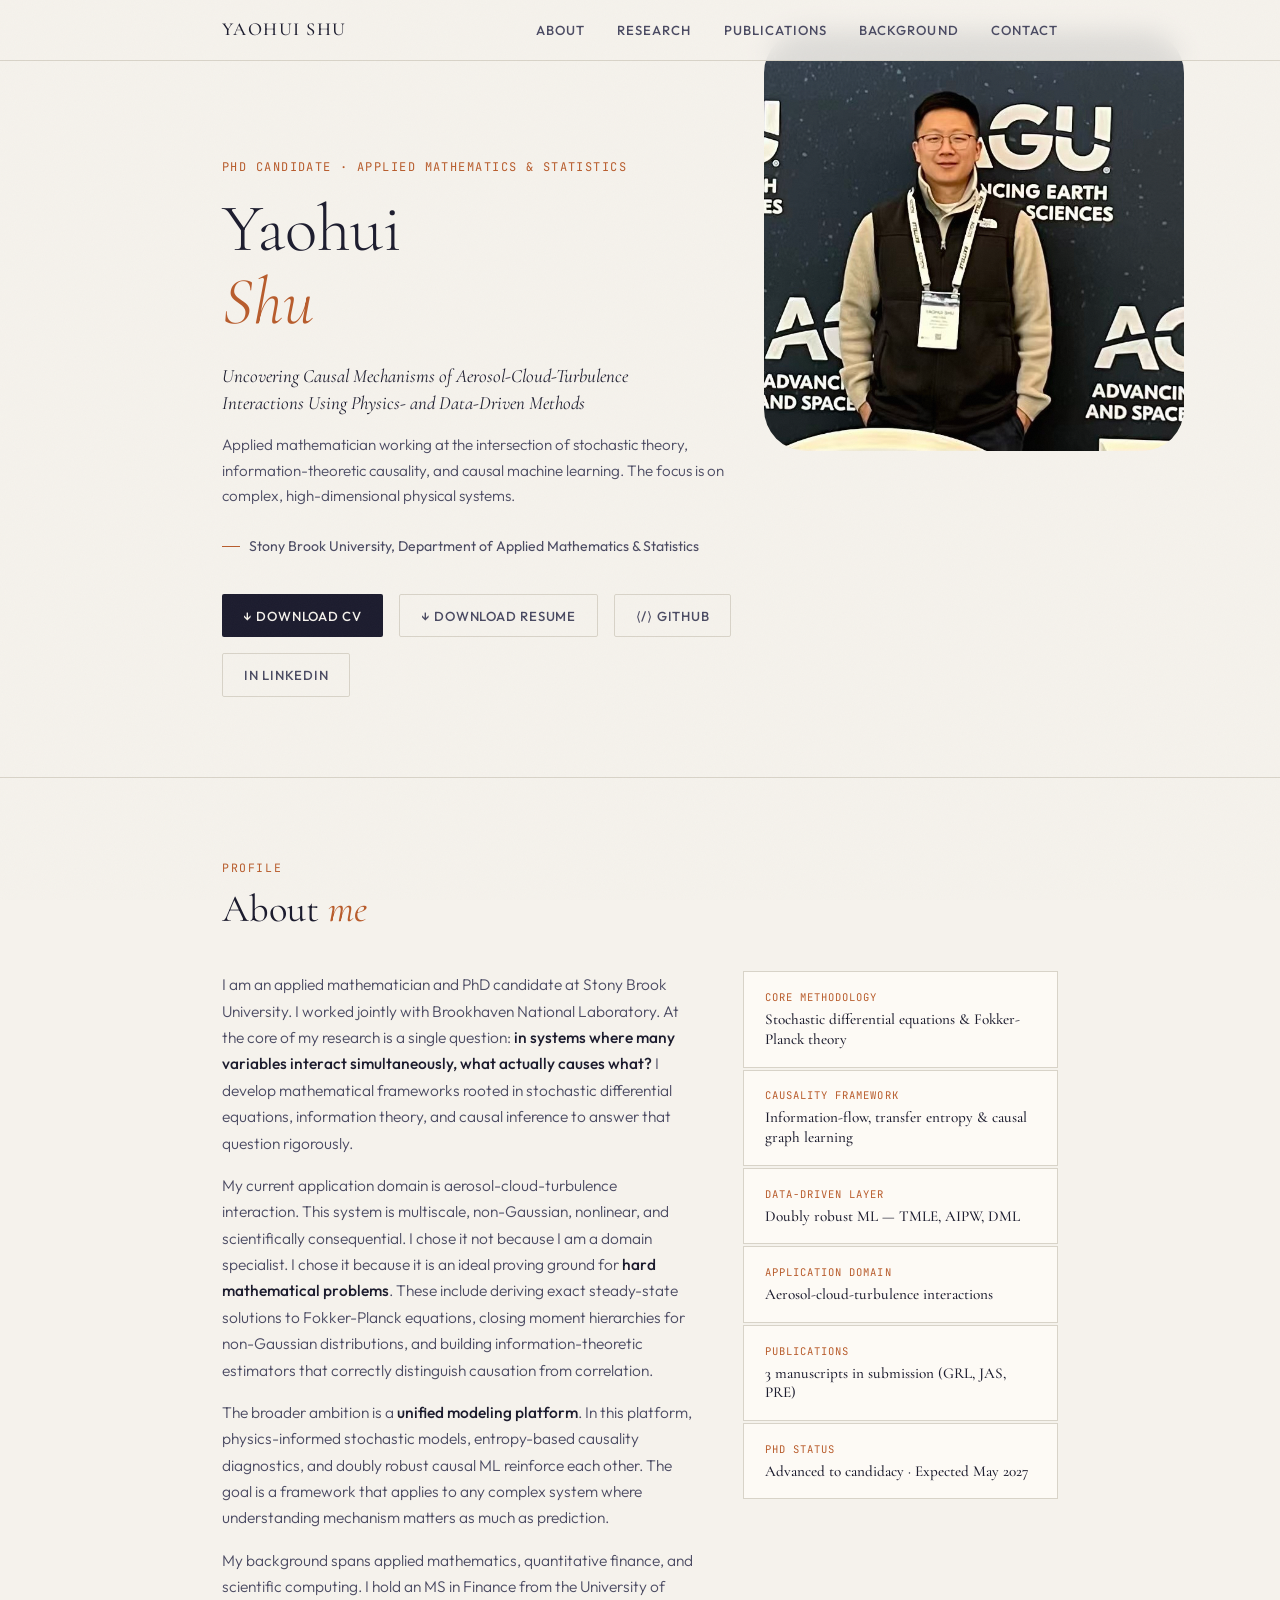
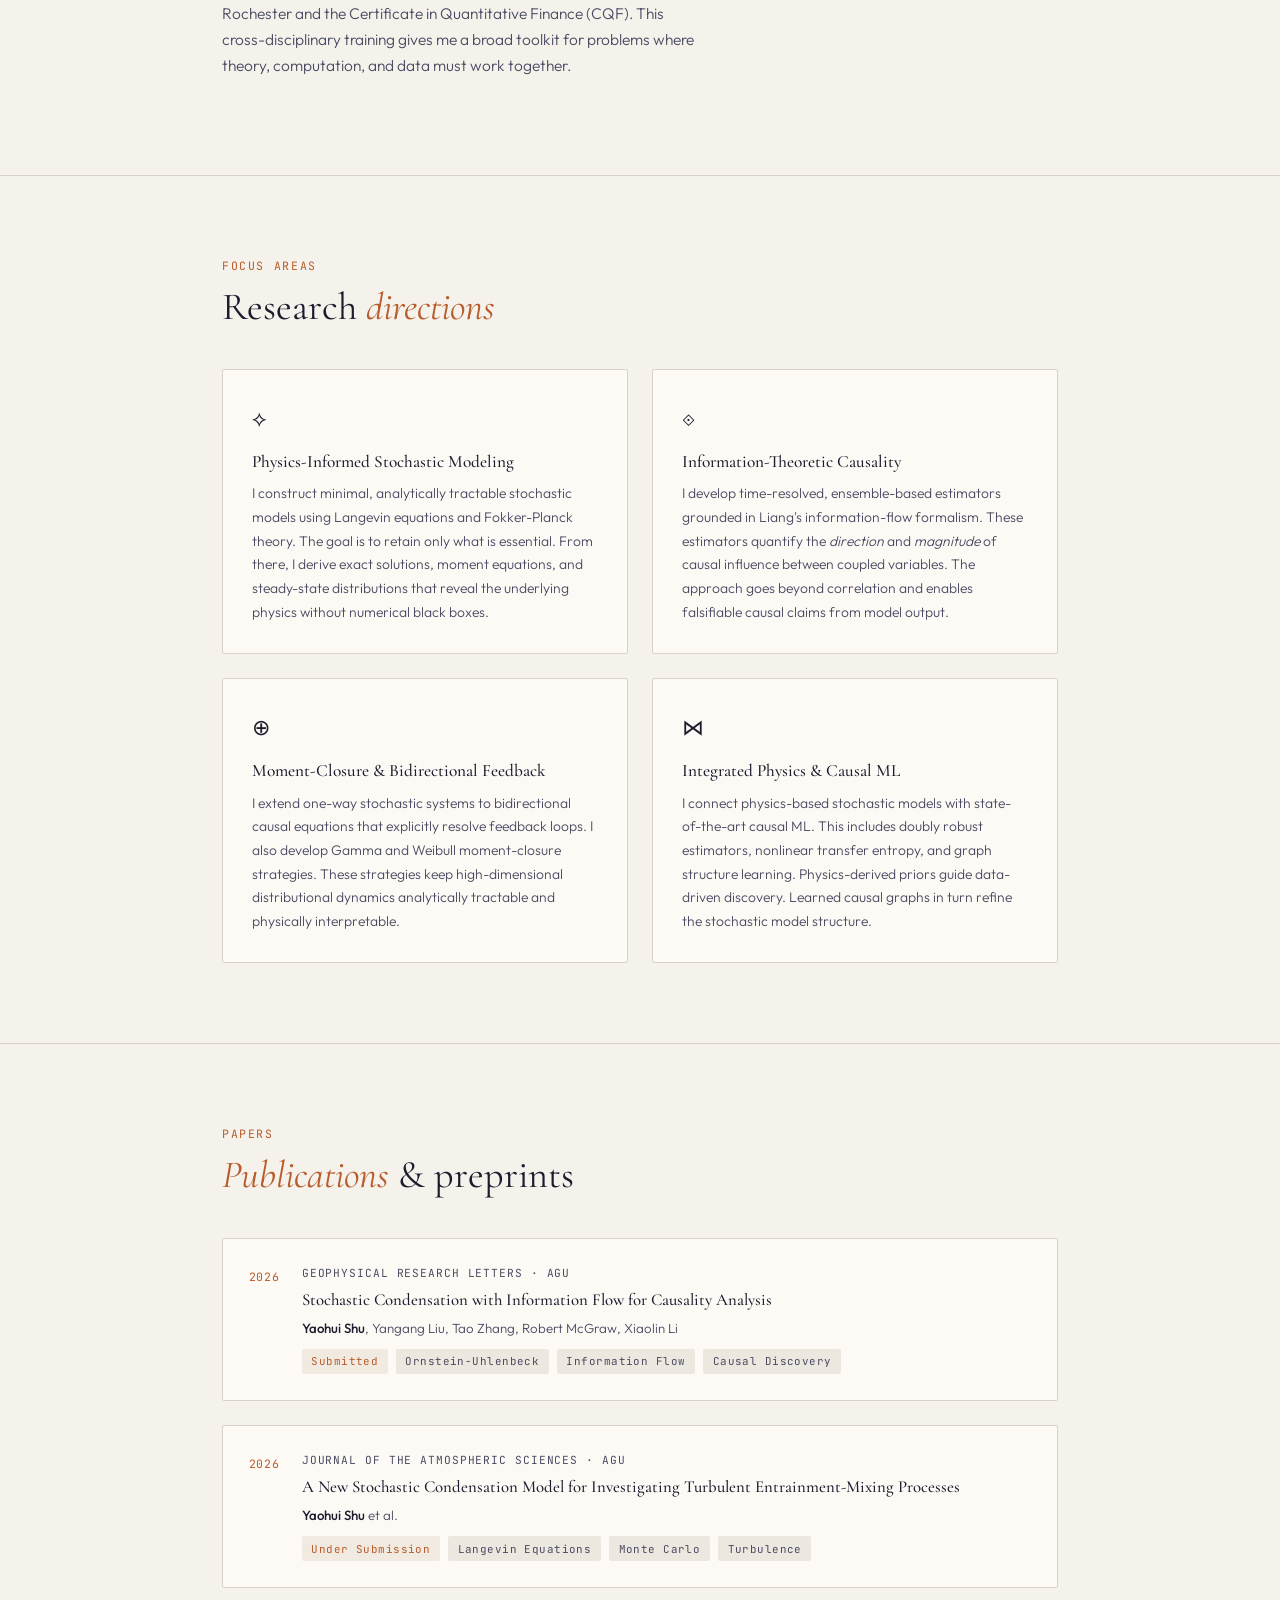
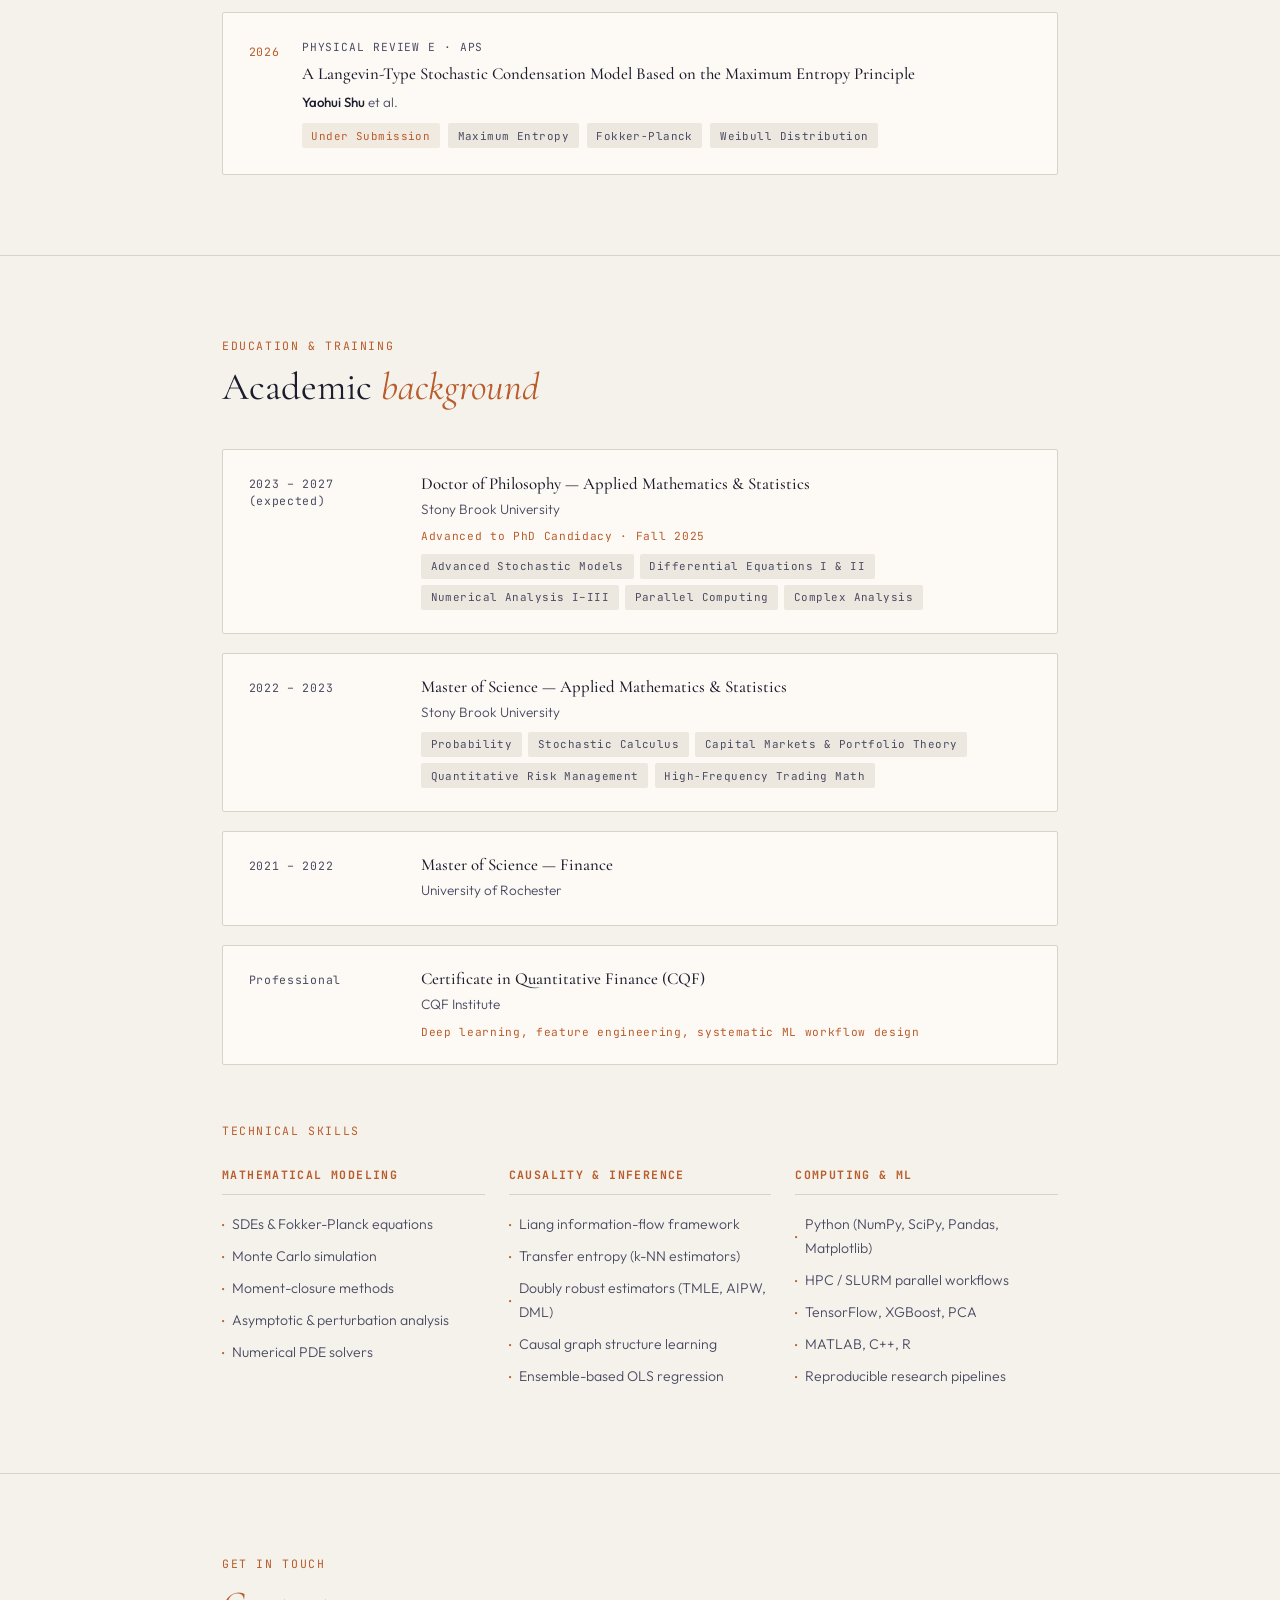
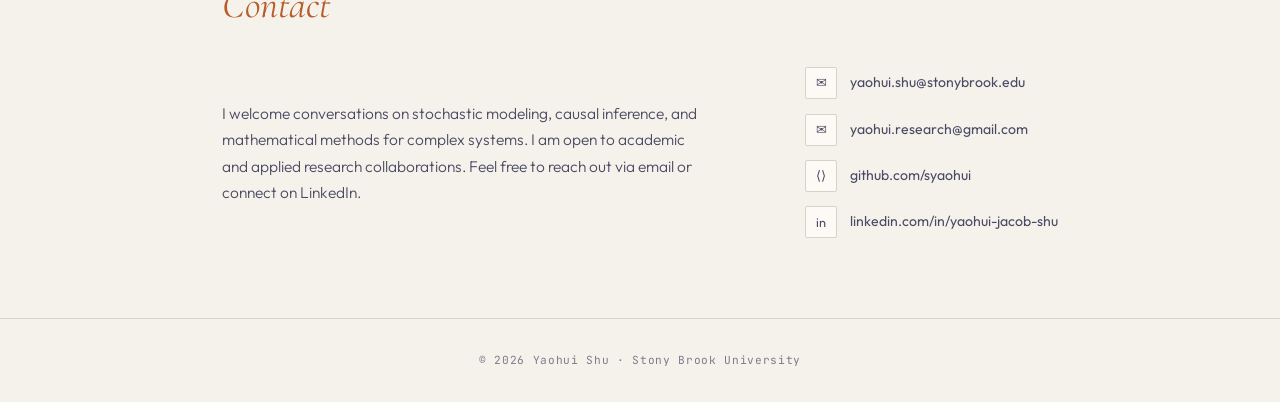
==== commit 874defb2: "Update index.html" ====
--- a/index.html
+++ b/index.html
@@ -248,6 +248,7 @@
 
           <div class="hero-links">
             <a href="Yaohui_Shu_CV.pdf" class="btn btn-primary" target="_blank">↓ Download CV</a>
+            <a href="Yaohui_Shu_Resume.pdf" class="btn btn-outline" target="_blank">↓ Download Resume</a>
             <a href="https://github.com/syaohui" class="btn btn-outline" target="_blank">⟨/⟩ GitHub</a>
             <a href="https://www.linkedin.com/in/yaohui-jacob-shu/" class="btn btn-outline" target="_blank">in LinkedIn</a>
           </div>
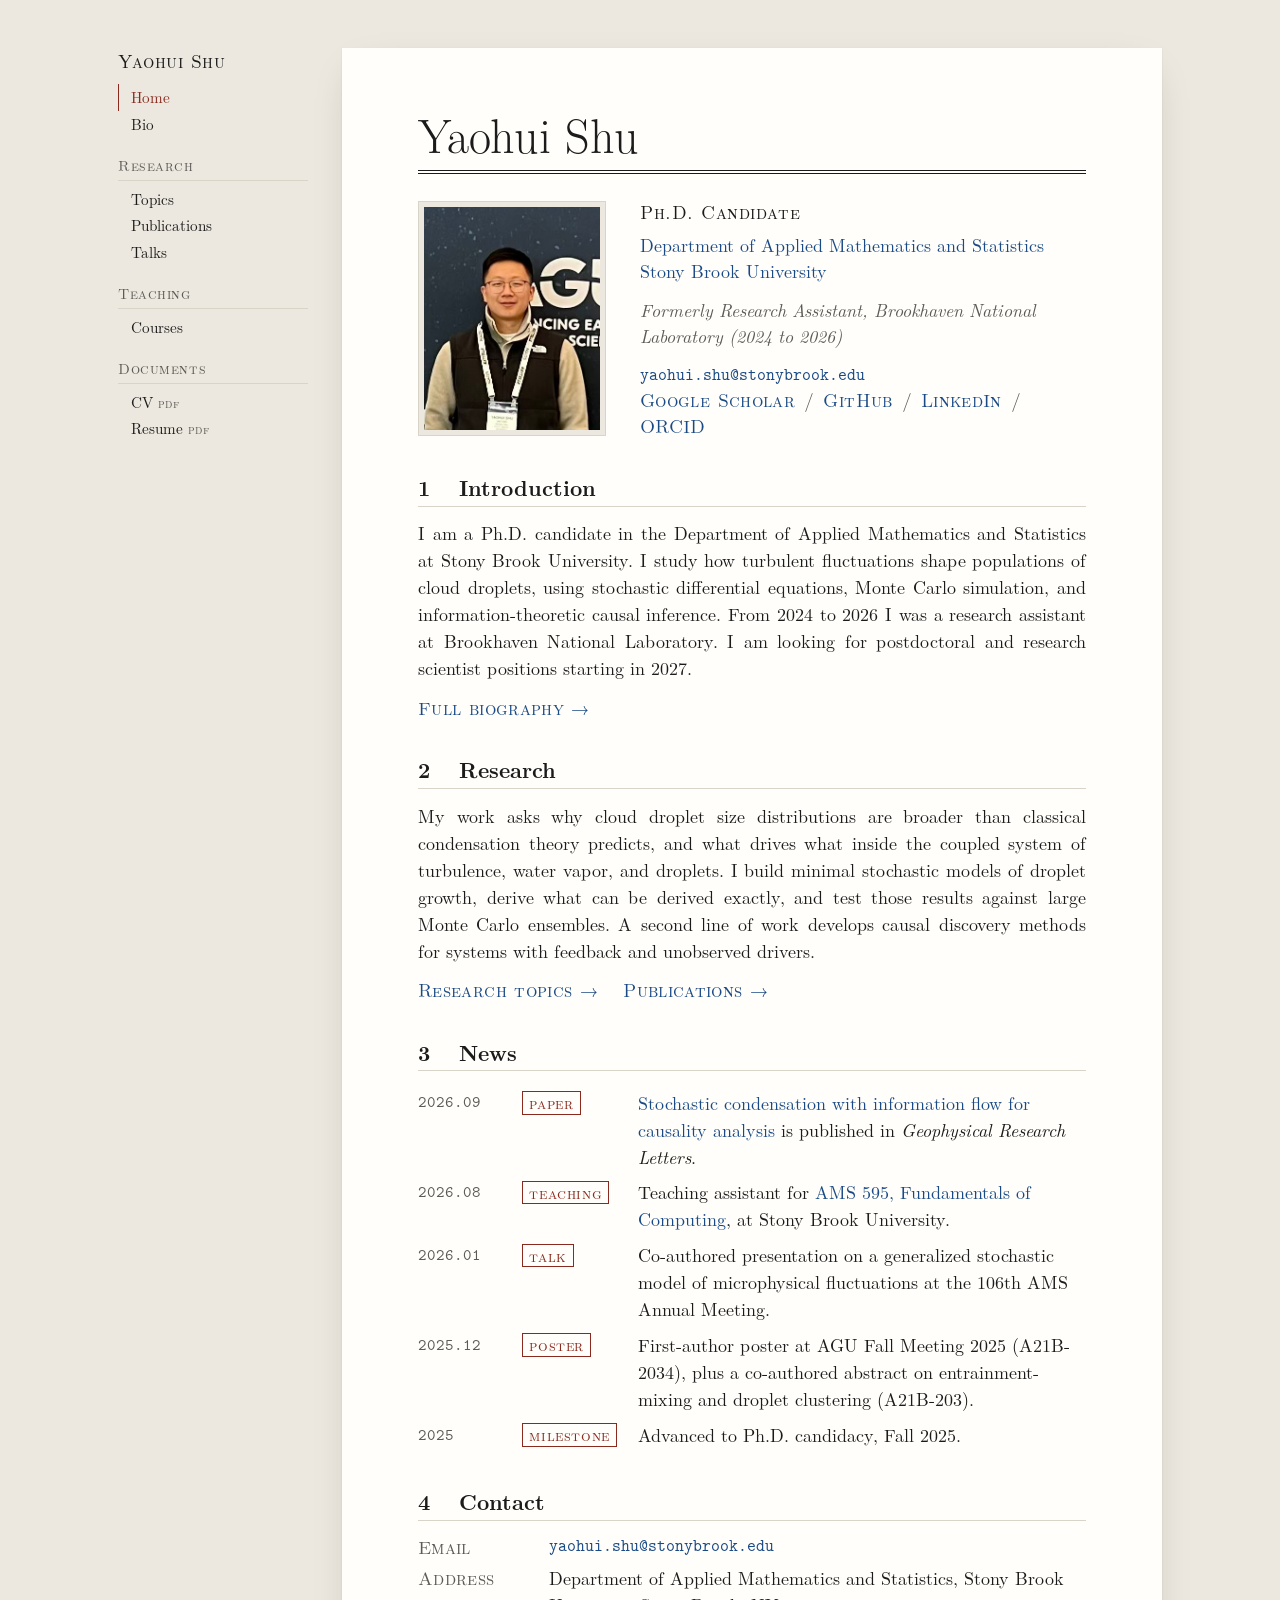
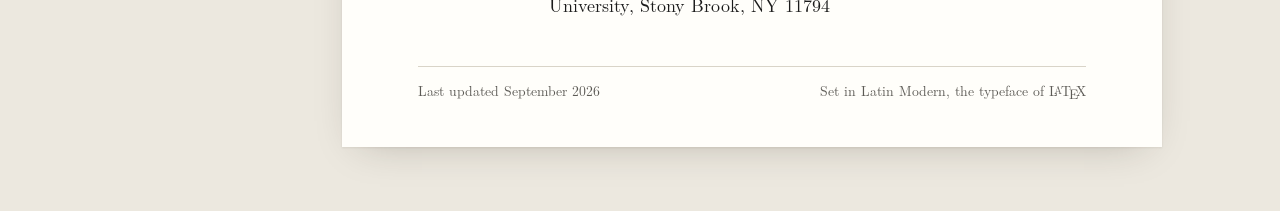
==== commit 54b2a585: "Rebuild site as multi-page LaTeX-style layout Split the single page into Home, Bio, Research Topics," ====
--- a/index.html
+++ b/index.html
@@ -3,588 +3,112 @@
 <head>
   <meta charset="UTF-8" />
   <meta name="viewport" content="width=device-width, initial-scale=1.0" />
-  <title>Yaohui Shu | Applied Mathematics & Statistics</title>
-  <link rel="preconnect" href="https://fonts.googleapis.com" />
-  <link rel="preconnect" href="https://fonts.gstatic.com" crossorigin />
-  <link href="https://fonts.googleapis.com/css2?family=Cormorant+Garamond:ital,wght@0,300;0,400;0,500;0,600;1,300;1,400&family=Outfit:wght@300;400;500;600&family=JetBrains+Mono:wght@400;500&display=swap" rel="stylesheet" />
-
-  <style>
-    :root {
-      --bg:         #F5F2EC;
-      --bg-card:    #FDFAF5;
-      --ink:        #1C1C2E;
-      --ink-soft:   #4A4A62;
-      --accent:     #B85C2C;
-      --rule:       #D8D3C8;
-      --tag-bg:     #EDE8DF;
-      --mono:       'JetBrains Mono', monospace;
-      --serif:      'Cormorant Garamond', serif;
-      --sans:       'Outfit', sans-serif;
-    }
-
-    *, *::before, *::after { box-sizing: border-box; margin: 0; padding: 0; }
-    html { scroll-behavior: smooth; }
-
-    body {
-      font-family: var(--sans);
-      background: var(--bg);
-      color: var(--ink);
-      font-size: 16px;
-      line-height: 1.7;
-      -webkit-font-smoothing: antialiased;
-    }
-
-    body::before {
-      content: '';
-      position: fixed; inset: 0;
-      pointer-events: none; z-index: 999; opacity: 0.028;
-      background-image: url("data:image/svg+xml,%3Csvg viewBox='0 0 256 256' xmlns='http://www.w3.org/2000/svg'%3E%3Cfilter id='n'%3E%3CfeTurbulence type='fractalNoise' baseFrequency='0.9' numOctaves='4' stitchTiles='stitch'/%3E%3C/filter%3E%3Crect width='100%25' height='100%25' filter='url(%23n)'/%3E%3C/svg%3E");
-      background-size: 256px 256px;
-    }
-
-    .container { max-width: 900px; margin: 0 auto; padding: 0 2rem; }
-    section { padding: 5rem 0; }
-    section + section { border-top: 1px solid var(--rule); }
-
-    /* NAV */
-    nav {
-      position: sticky; top: 0; z-index: 100;
-      background: rgba(245,242,236,0.88);
-      backdrop-filter: blur(12px);
-      border-bottom: 1px solid var(--rule);
-    }
-    nav .inner {
-      display: flex; align-items: center; justify-content: space-between;
-      max-width: 900px; margin: 0 auto; padding: 0.9rem 2rem;
-    }
-    nav .logo { font-family: var(--serif); font-size: 1.15rem; font-weight: 500; color: var(--ink); text-decoration: none; }
-    nav ul { display: flex; gap: 2rem; list-style: none; }
-    nav a { font-size: 0.82rem; font-weight: 500; letter-spacing: 0.08em; text-transform: uppercase; color: var(--ink-soft); text-decoration: none; transition: color 0.2s; }
-    nav a:hover { color: var(--accent); }
-
-    /* HERO */
-    #hero { padding: 6rem 0 5rem; border-top: none; }
-    .hero-grid { display: grid; grid-template-columns: 1fr auto; gap: 3rem; align-items: start; }
-
-    .hero-eyebrow {
-      font-family: var(--mono); font-size: 0.75rem; letter-spacing: 0.12em;
-      color: var(--accent); text-transform: uppercase; margin-bottom: 1rem;
-      opacity: 0; animation: fadeUp 0.6s 0.1s forwards;
-    }
-    h1 {
-      font-family: var(--serif); font-size: clamp(2.8rem,6vw,4.2rem);
-      font-weight: 300; line-height: 1.08;
-      opacity: 0; animation: fadeUp 0.6s 0.2s forwards;
-    }
-    h1 em { font-style: italic; color: var(--accent); }
-
-    .hero-research-title {
-      margin-top: 1.5rem;
-      font-family: var(--serif); font-size: 1.18rem;
-      font-weight: 400; font-style: italic; color: var(--ink);
-      line-height: 1.45; max-width: 54ch;
-      opacity: 0; animation: fadeUp 0.6s 0.32s forwards;
-    }
-    .hero-tagline {
-      margin-top: 0.9rem; font-size: 0.95rem; color: var(--ink-soft);
-      max-width: 52ch; font-weight: 300;
-      opacity: 0; animation: fadeUp 0.6s 0.42s forwards;
-    }
-    .hero-affil {
-      margin-top: 1.6rem; display: flex; flex-direction: column; gap: 0.3rem;
-      opacity: 0; animation: fadeUp 0.6s 0.5s forwards;
-    }
-    .affil-item { display: flex; align-items: center; gap: 0.55rem; font-size: 0.88rem; color: var(--ink-soft); }
-    .affil-item::before { content: ''; width: 18px; height: 1px; background: var(--accent); flex-shrink: 0; }
-    .hero-links {
-      margin-top: 2.2rem; display: flex; gap: 1rem; flex-wrap: wrap;
-      opacity: 0; animation: fadeUp 0.6s 0.58s forwards;
-    }
-    .btn {
-      display: inline-flex; align-items: center; gap: 0.45rem;
-      padding: 0.6rem 1.3rem; font-size: 0.82rem; font-weight: 500;
-      letter-spacing: 0.06em; text-transform: uppercase;
-      text-decoration: none; border-radius: 2px; transition: all 0.2s;
-    }
-    .btn-primary { background: var(--ink); color: var(--bg); }
-    .btn-primary:hover { background: var(--accent); }
-    .btn-outline { border: 1px solid var(--rule); color: var(--ink-soft); }
-    .btn-outline:hover { border-color: var(--accent); color: var(--accent); }
-    .avatar {
-      width: 140px; height: 140px; border-radius: 50%;
-      background: linear-gradient(135deg,#1C1C2E 0%,#2e2e50 100%);
-      display: flex; align-items: center; justify-content: center;
-      font-family: var(--serif); font-size: 2.8rem; font-weight: 300; color: var(--bg);
-      flex-shrink: 0; box-shadow: 0 8px 32px rgba(28,28,46,0.18);
-      opacity: 0; animation: fadeIn 0.8s 0.2s forwards;
-    }
-
-    /* SECTION HEADERS */
-    .section-label { font-family: var(--mono); font-size: 0.72rem; letter-spacing: 0.14em; color: var(--accent); text-transform: uppercase; margin-bottom: 0.6rem; }
-    h2 { font-family: var(--serif); font-size: clamp(1.8rem,4vw,2.4rem); font-weight: 400; line-height: 1.15; margin-bottom: 2.5rem; }
-    h2 em { font-style: italic; color: var(--accent); }
-
-    /* ABOUT */
-    .about-body { display: grid; grid-template-columns: 3fr 2fr; gap: 3rem; align-items: start; }
-    .about-text p { font-size: 0.97rem; color: var(--ink-soft); margin-bottom: 1rem; font-weight: 300; }
-    .about-text p strong { color: var(--ink); font-weight: 500; }
-
-    .pillars { display: flex; flex-direction: column; gap: 1px; }
-    .pillar { background: var(--bg-card); border: 1px solid var(--rule); padding: 1.05rem 1.3rem; margin-bottom: 1px; transition: border-color 0.2s; }
-    .pillar:hover { border-color: var(--accent); }
-    .pillar-label { font-family: var(--mono); font-size: 0.66rem; letter-spacing: 0.1em; color: var(--accent); text-transform: uppercase; margin-bottom: 0.2rem; }
-    .pillar-value { font-family: var(--serif); font-size: 0.95rem; font-weight: 500; line-height: 1.3; }
-
-    /* RESEARCH */
-    .research-cards { display: grid; grid-template-columns: 1fr 1fr; gap: 1.5rem; }
-    .r-card {
-      background: var(--bg-card); border: 1px solid var(--rule);
-      padding: 1.8rem; border-radius: 2px;
-      transition: border-color 0.25s, box-shadow 0.25s;
-      position: relative; overflow: hidden;
-    }
-    .r-card::before { content: ''; position: absolute; top: 0; left: 0; width: 3px; height: 0; background: var(--accent); transition: height 0.3s ease; }
-    .r-card:hover { border-color: var(--accent); box-shadow: 0 4px 24px rgba(184,92,44,0.08); }
-    .r-card:hover::before { height: 100%; }
-    .r-icon { font-size: 1.4rem; margin-bottom: 0.9rem; }
-    .r-card h3 { font-family: var(--serif); font-size: 1.08rem; font-weight: 500; margin-bottom: 0.6rem; line-height: 1.25; }
-    .r-card p { font-size: 0.87rem; color: var(--ink-soft); font-weight: 300; }
-
-    /* PUBLICATIONS */
-    .pub-list { display: flex; flex-direction: column; gap: 1.5rem; }
-    .pub-item { display: grid; grid-template-columns: auto 1fr; gap: 1.4rem; padding: 1.6rem; background: var(--bg-card); border: 1px solid var(--rule); border-radius: 2px; transition: border-color 0.2s; }
-    .pub-item:hover { border-color: var(--accent); }
-    .pub-year { font-family: var(--mono); font-size: 0.72rem; color: var(--accent); letter-spacing: 0.06em; padding-top: 0.2rem; white-space: nowrap; }
-    .pub-journal { font-family: var(--mono); font-size: 0.7rem; letter-spacing: 0.08em; color: var(--ink-soft); text-transform: uppercase; margin-bottom: 0.35rem; }
-    .pub-title { font-family: var(--serif); font-size: 1.05rem; font-weight: 500; line-height: 1.3; margin-bottom: 0.4rem; }
-    .pub-authors { font-size: 0.83rem; color: var(--ink-soft); margin-bottom: 0.6rem; font-weight: 300; }
-    .pub-authors strong { color: var(--ink); font-weight: 500; }
-    .pub-tags { display: flex; gap: 0.5rem; flex-wrap: wrap; }
-    .tag { font-family: var(--mono); font-size: 0.68rem; padding: 0.2rem 0.6rem; background: var(--tag-bg); color: var(--ink-soft); border-radius: 2px; letter-spacing: 0.04em; }
-    .tag-status { background: #F0EAE0; color: var(--accent); }
-
-    /* BACKGROUND */
-    .edu-list { display: flex; flex-direction: column; gap: 1.2rem; }
-    .edu-item { display: grid; grid-template-columns: 150px 1fr; gap: 1.4rem; padding: 1.4rem 1.6rem; background: var(--bg-card); border: 1px solid var(--rule); border-radius: 2px; }
-    .edu-period { font-family: var(--mono); font-size: 0.72rem; color: var(--ink-soft); letter-spacing: 0.06em; padding-top: 0.15rem; line-height: 1.5; }
-    .edu-degree { font-family: var(--serif); font-size: 1.05rem; font-weight: 500; line-height: 1.25; }
-    .edu-school { font-size: 0.85rem; color: var(--ink-soft); margin-top: 0.25rem; font-weight: 300; }
-    .edu-note { font-family: var(--mono); font-size: 0.7rem; color: var(--accent); letter-spacing: 0.06em; margin-top: 0.4rem; }
-    .edu-courses { margin-top: 0.5rem; display: flex; gap: 0.4rem; flex-wrap: wrap; }
-
-    /* SKILLS */
-    .skills-grid { display: grid; grid-template-columns: repeat(3,1fr); gap: 1.5rem; }
-    .skill-group h3 { font-family: var(--mono); font-size: 0.72rem; letter-spacing: 0.12em; color: var(--accent); text-transform: uppercase; margin-bottom: 0.9rem; padding-bottom: 0.6rem; border-bottom: 1px solid var(--rule); }
-    .skill-group ul { list-style: none; }
-    .skill-group li { font-size: 0.88rem; color: var(--ink-soft); padding: 0.25rem 0; font-weight: 300; display: flex; align-items: center; gap: 0.5rem; }
-    .skill-group li::before { content: '·'; color: var(--accent); font-size: 1.2rem; line-height: 0; }
-
-    /* CONTACT */
-    .contact-inner { display: grid; grid-template-columns: 1fr auto; gap: 3rem; align-items: center; }
-    .contact-text p { font-size: 0.97rem; color: var(--ink-soft); font-weight: 300; max-width: 48ch; }
-    .contact-links { display: flex; flex-direction: column; gap: 0.9rem; }
-    .contact-link { display: flex; align-items: center; gap: 0.8rem; font-size: 0.88rem; color: var(--ink-soft); text-decoration: none; transition: color 0.2s; }
-    .contact-link:hover { color: var(--accent); }
-    .contact-link .cl-icon { width: 32px; height: 32px; border: 1px solid var(--rule); border-radius: 2px; display: flex; align-items: center; justify-content: center; font-size: 0.8rem; background: var(--bg-card); flex-shrink: 0; }
-
-    /* FOOTER */
-    footer { border-top: 1px solid var(--rule); padding: 2rem 0; text-align: center; }
-    footer p { font-family: var(--mono); font-size: 0.7rem; color: var(--ink-soft); letter-spacing: 0.06em; opacity: 0.7; }
-
-    /* ANIMATIONS */
-    @keyframes fadeUp { from { opacity:0; transform:translateY(14px); } to { opacity:1; transform:translateY(0); } }
-    @keyframes fadeIn { from { opacity:0; } to { opacity:1; } }
-    .reveal { opacity:0; transform:translateY(20px); transition: opacity 0.6s ease, transform 0.6s ease; }
-    .reveal.visible { opacity:1; transform:none; }
-
-    /* RESPONSIVE */
-    @media (max-width:720px) {
-      .hero-grid,.about-body,.research-cards,.contact-inner { grid-template-columns:1fr; }
-      .edu-item { grid-template-columns:1fr; }
-      .skills-grid { grid-template-columns:1fr 1fr; }
-      .avatar { width:90px; height:90px; font-size:1.8rem; }
-      nav ul { gap:1.2rem; }
-    }
-  </style>
+  <title>Yaohui Shu</title>
+  <meta name="description" content="Yaohui Shu, Ph.D. candidate in Applied Mathematics and Statistics at Stony Brook University. Stochastic condensation, cloud microphysics, stochastic differential equations, and causal inference." />
+  <meta name="color-scheme" content="light dark" />
+  <link rel="preload" href="fonts/lmroman10-regular.woff" as="font" type="font/woff" crossorigin />
+  <link rel="stylesheet" href="style.css" />
 </head>
 <body>
+  <div class="page">
 
-  <nav>
-    <div class="inner">
-      <a href="#hero" class="logo">Yaohui Shu</a>
-      <ul>
-        <li><a href="#about">About</a></li>
-        <li><a href="#research">Research</a></li>
-        <li><a href="#publications">Publications</a></li>
-        <li><a href="#background">Background</a></li>
-        <li><a href="#contact">Contact</a></li>
-      </ul>
-    </div>
-  </nav>
+    <aside class="menu" aria-label="Site menu">
+      <p class="who"><a href="index.html">Yaohui Shu</a></p>
+      <nav>
+        <ul>
+          <li><a href="index.html" aria-current="page">Home</a></li>
+          <li><a href="bio.html">Bio</a></li>
+        </ul>
+        <h4>Research</h4>
+        <ul>
+          <li><a href="research.html">Topics</a></li>
+          <li><a href="publications.html">Publications</a></li>
+          <li><a href="talks.html">Talks</a></li>
+        </ul>
+        <h4>Teaching</h4>
+        <ul>
+          <li><a href="teaching.html">Courses</a></li>
+        </ul>
+        <h4>Documents</h4>
+        <ul>
+          <li><a class="ext" href="Yaohui_Shu_CV.pdf" target="_blank" rel="noopener">CV</a></li>
+          <li><a class="ext" href="Yaohui_Shu_Resume.pdf" target="_blank" rel="noopener">Resume</a></li>
+        </ul>
+      </nav>
+    </aside>
 
-  <!-- HERO -->
-  <section id="hero">
-    <div class="container">
-      <div class="hero-grid">
-        <div>
-          <p class="hero-eyebrow">PhD Candidate · Applied Mathematics & Statistics</p>
-          <h1>Yaohui<br><em>Shu</em></h1>
-
-          <p class="hero-research-title">
-            Uncovering Causal Mechanisms of Aerosol-Cloud-Turbulence Interactions
-            Using Physics- and Data-Driven Methods
-          </p>
-
-          <p class="hero-tagline">
-            Applied mathematician working at the intersection of stochastic theory,
-            information-theoretic causality, and causal machine learning.
-            The focus is on complex, high-dimensional physical systems.
-          </p>
-
-          <div class="hero-affil">
-            <div class="affil-item">Stony Brook University, Department of Applied Mathematics & Statistics</div>
-          
-          </div>
-
-          <div class="hero-links">
-            <a href="Yaohui_Shu_CV.pdf" class="btn btn-primary" target="_blank">↓ Download CV</a>
-            <a href="Yaohui_Shu_Resume.pdf" class="btn btn-outline" target="_blank">↓ Download Resume</a>
-            <a href="https://github.com/syaohui" class="btn btn-outline" target="_blank">⟨/⟩ GitHub</a>
-            <a href="https://www.linkedin.com/in/yaohui-jacob-shu/" class="btn btn-outline" target="_blank">in LinkedIn</a>
-          </div>
-        </div>
-        <div class="avatar">
-          <img src="photo.jpg" alt="Yaohui Shu"
-            style="width:300%; height:300%; object-fit:cover; border-radius:10%; object-position: 80% 70%; margin-left:-20%; margin-top:20%;">
-        </div>
-      </div>
-    </div>
-  </section>
-
-  <!-- ABOUT -->
-  <section id="about">
-    <div class="container">
-      <p class="section-label reveal">Profile</p>
-      <h2 class="reveal">About <em>me</em></h2>
-      <div class="about-body">
-
-        <div class="about-text reveal">
-          <p>
-            I am an applied mathematician and PhD candidate at Stony Brook University.
-            I worked jointly with Brookhaven National Laboratory.
-            At the core of my research is a single question:
-            <strong>in systems where many variables interact simultaneously, what actually causes what?</strong>
-            I develop mathematical frameworks rooted in stochastic differential equations,
-            information theory, and causal inference to answer that question rigorously.
-          </p>
-          <p>
-            My current application domain is aerosol-cloud-turbulence interaction.
-            This system is multiscale, non-Gaussian, nonlinear, and scientifically consequential.
-            I chose it not because I am a domain specialist.
-            I chose it because it is an ideal proving ground for <strong>hard mathematical problems</strong>.
-            These include deriving exact steady-state solutions to Fokker-Planck equations,
-            closing moment hierarchies for non-Gaussian distributions,
-            and building information-theoretic estimators that correctly distinguish causation from correlation.
-          </p>
-          <p>
-            The broader ambition is a <strong>unified modeling platform</strong>.
-            In this platform, physics-informed stochastic models, entropy-based causality diagnostics,
-            and doubly robust causal ML reinforce each other.
-            The goal is a framework that applies to any complex system
-            where understanding mechanism matters as much as prediction.
-          </p>
-          <p>
-            My background spans applied mathematics, quantitative finance, and scientific computing.
-            I hold an MS in Finance from the University of Rochester and the Certificate in Quantitative Finance (CQF).
-            This cross-disciplinary training gives me a broad toolkit for problems
-            where theory, computation, and data must work together.
-          </p>
-        </div>
-
-        <div class="reveal">
-          <div class="pillars">
-            <div class="pillar">
-              <div class="pillar-label">Core methodology</div>
-              <div class="pillar-value">Stochastic differential equations &amp; Fokker-Planck theory</div>
-            </div>
-            <div class="pillar">
-              <div class="pillar-label">Causality framework</div>
-              <div class="pillar-value">Information-flow, transfer entropy &amp; causal graph learning</div>
-            </div>
-            <div class="pillar">
-              <div class="pillar-label">Data-driven layer</div>
-              <div class="pillar-value">Doubly robust ML — TMLE, AIPW, DML</div>
-            </div>
-            <div class="pillar">
-              <div class="pillar-label">Application domain</div>
-              <div class="pillar-value">Aerosol-cloud-turbulence interactions</div>
-            </div>
-            <div class="pillar">
-              <div class="pillar-label">Publications</div>
-              <div class="pillar-value">3 manuscripts in submission (GRL, JAS, PRE)</div>
-            </div>
-            <div class="pillar">
-              <div class="pillar-label">PhD status</div>
-              <div class="pillar-value">Advanced to candidacy · Expected May 2027</div>
+    <main class="sheet">
+      <div class="content">
+        <header class="title">
+          <h1>Yaohui Shu</h1>
+          <div class="rules" aria-hidden="true"></div>
+          <div class="profile">
+            <figure class="photo">
+              <div class="frame"><div class="inner">
+                <img src="photo.jpg" alt="Yaohui Shu" width="773" height="683" />
+              </div></div>
+            </figure>
+            <div class="info">
+              <p class="role">Ph.D. Candidate</p>
+              <p><a href="https://www.stonybrook.edu/commcms/ams/" target="_blank" rel="noopener">Department of Applied Mathematics and Statistics</a></p>
+              <p><a href="https://www.stonybrook.edu/" target="_blank" rel="noopener">Stony Brook University</a></p>
+              <p class="gap formerly">Formerly Research Assistant, Brookhaven National Laboratory (2024 to 2026)</p>
+              <p class="gap tt"><a href="mailto:yaohui.shu@stonybrook.edu">yaohui.shu@stonybrook.edu</a></p>
+              <p class="links"><a href="https://scholar.google.com/citations?user=wj_oSu0AAAAJ&amp;hl=en" target="_blank" rel="noopener">Google Scholar</a><a href="https://github.com/syaohui" target="_blank" rel="noopener">GitHub</a><a href="https://www.linkedin.com/in/yaohui-jacob-shu/" target="_blank" rel="noopener">LinkedIn</a><a href="https://orcid.org/0009-0008-2809-6530" target="_blank" rel="noopener">ORCID</a></p>
             </div>
           </div>
-        </div>
+        </header>
 
-      </div>
-    </div>
-  </section>
+        <section>
+          <h2>Introduction</h2>
+          <p>
+            I am a Ph.D. candidate in the Department of Applied Mathematics and Statistics at Stony Brook University.
+            I study how turbulent fluctuations shape populations of cloud droplets, using stochastic differential
+            equations, Monte Carlo simulation, and information-theoretic causal inference. From 2024 to 2026 I was a
+            research assistant at Brookhaven National Laboratory. I am looking for postdoctoral and research scientist
+            positions starting in 2027.
+          </p>
+          <p class="more"><a href="bio.html">Full biography</a></p>
+        </section>
 
-  <!-- RESEARCH -->
-  <section id="research">
-    <div class="container">
-      <p class="section-label reveal">Focus Areas</p>
-      <h2 class="reveal">Research <em>directions</em></h2>
-      <div class="research-cards">
+        <section>
+          <h2>Research</h2>
+          <p>
+            My work asks why cloud droplet size distributions are broader than classical condensation theory predicts,
+            and what drives what inside the coupled system of turbulence, water vapor, and droplets. I build minimal
+            stochastic models of droplet growth, derive what can be derived exactly, and test those results against
+            large Monte Carlo ensembles. A second line of work develops causal discovery methods for systems with
+            feedback and unobserved drivers.
+          </p>
+          <p class="more"><a href="research.html">Research topics</a> &nbsp; <a href="publications.html">Publications</a></p>
+        </section>
 
-        <div class="r-card reveal">
-          <div class="r-icon">⟡</div>
-          <h3>Physics-Informed Stochastic Modeling</h3>
-          <p>I construct minimal, analytically tractable stochastic models using Langevin
-          equations and Fokker-Planck theory. The goal is to retain only what is essential.
-          From there, I derive exact solutions, moment equations, and steady-state distributions
-          that reveal the underlying physics without numerical black boxes.</p>
-        </div>
+        <section>
+          <h2>News</h2>
+          <ul class="news">
+            <li><span class="date">2026.09</span><span class="tag">paper</span><span class="body"><a href="https://doi.org/10.1029/2026GL123056" target="_blank" rel="noopener">Stochastic condensation with information flow for causality analysis</a> is published in <em>Geophysical Research Letters</em>.</span></li>
+            <li><span class="date">2026.08</span><span class="tag">teaching</span><span class="body">Teaching assistant for <a href="teaching.html">AMS 595, Fundamentals of Computing</a>, at Stony Brook University.</span></li>
+            <li><span class="date">2026.01</span><span class="tag">talk</span><span class="body">Co-authored presentation on a generalized stochastic model of microphysical fluctuations at the 106th AMS Annual Meeting.</span></li>
+            <li><span class="date">2025.12</span><span class="tag">poster</span><span class="body">First-author poster at AGU Fall Meeting 2025 (A21B-2034), plus a co-authored abstract on entrainment-mixing and droplet clustering (A21B-203).</span></li>
+            <li><span class="date">2025</span><span class="tag">milestone</span><span class="body">Advanced to Ph.D. candidacy, Fall 2025.</span></li>
+          </ul>
+        </section>
 
-        <div class="r-card reveal">
-          <div class="r-icon">⟐</div>
-          <h3>Information-Theoretic Causality</h3>
-          <p>I develop time-resolved, ensemble-based estimators grounded in Liang's
-          information-flow formalism. These estimators quantify the <em>direction</em> and
-          <em>magnitude</em> of causal influence between coupled variables. The approach
-          goes beyond correlation and enables falsifiable causal claims from model output.</p>
-        </div>
-
-        <div class="r-card reveal">
-          <div class="r-icon">⊕</div>
-          <h3>Moment-Closure &amp; Bidirectional Feedback</h3>
-          <p>I extend one-way stochastic systems to bidirectional causal equations that
-          explicitly resolve feedback loops. I also develop Gamma and Weibull moment-closure
-          strategies. These strategies keep high-dimensional distributional dynamics
-          analytically tractable and physically interpretable.</p>
-        </div>
-
-        <div class="r-card reveal">
-          <div class="r-icon">⋈</div>
-          <h3>Integrated Physics &amp; Causal ML</h3>
-          <p>I connect physics-based stochastic models with state-of-the-art causal ML.
-          This includes doubly robust estimators, nonlinear transfer entropy, and graph
-          structure learning. Physics-derived priors guide data-driven discovery.
-          Learned causal graphs in turn refine the stochastic model structure.</p>
-        </div>
-
-      </div>
-    </div>
-  </section>
-
-  <!-- PUBLICATIONS -->
-  <section id="publications">
-    <div class="container">
-      <p class="section-label reveal">Papers</p>
-      <h2 class="reveal"><em>Publications</em> &amp; preprints</h2>
-      <div class="pub-list">
-
-        <div class="pub-item reveal">
-          <div class="pub-year">2026</div>
-          <div>
-            <p class="pub-journal">Geophysical Research Letters · AGU</p>
-            <p class="pub-title">Stochastic Condensation with Information Flow for Causality Analysis</p>
-            <p class="pub-authors"><strong>Yaohui Shu</strong>, Yangang Liu, Tao Zhang, Robert McGraw, Xiaolin Li</p>
-            <div class="pub-tags">
-              <span class="tag tag-status">Submitted</span>
-              <span class="tag">Ornstein-Uhlenbeck</span>
-              <span class="tag">Information Flow</span>
-              <span class="tag">Causal Discovery</span>
-            </div>
-          </div>
-        </div>
-
-        <div class="pub-item reveal">
-          <div class="pub-year">2026</div>
-          <div>
-            <p class="pub-journal">Journal of the Atmospheric Sciences · AGU</p>
-            <p class="pub-title">A New Stochastic Condensation Model for Investigating Turbulent Entrainment-Mixing Processes</p>
-            <p class="pub-authors"><strong>Yaohui Shu</strong> et al.</p>
-            <div class="pub-tags">
-              <span class="tag tag-status">Under Submission</span>
-              <span class="tag">Langevin Equations</span>
-              <span class="tag">Monte Carlo</span>
-              <span class="tag">Turbulence</span>
-            </div>
-          </div>
-        </div>
-
-        <div class="pub-item reveal">
-          <div class="pub-year">2026</div>
-          <div>
-            <p class="pub-journal">Physical Review E · APS</p>
-            <p class="pub-title">A Langevin-Type Stochastic Condensation Model Based on the Maximum Entropy Principle</p>
-            <p class="pub-authors"><strong>Yaohui Shu</strong> et al.</p>
-            <div class="pub-tags">
-              <span class="tag tag-status">Under Submission</span>
-              <span class="tag">Maximum Entropy</span>
-              <span class="tag">Fokker-Planck</span>
-              <span class="tag">Weibull Distribution</span>
-            </div>
-          </div>
-        </div>
-
-      </div>
-    </div>
-  </section>
-
-  <!-- BACKGROUND -->
-  <section id="background">
-    <div class="container">
-      <p class="section-label reveal">Education &amp; Training</p>
-      <h2 class="reveal">Academic <em>background</em></h2>
-
-      <div class="edu-list">
-
-        <div class="edu-item reveal">
-          <div class="edu-period">2023 – 2027<br>(expected)</div>
-          <div>
-            <div class="edu-degree">Doctor of Philosophy — Applied Mathematics &amp; Statistics</div>
-            <div class="edu-school">Stony Brook University </div>
-            <div class="edu-note">Advanced to PhD Candidacy · Fall 2025</div>
-            <div class="edu-courses">
-              <span class="tag">Advanced Stochastic Models</span>
-              <span class="tag">Differential Equations I &amp; II</span>
-              <span class="tag">Numerical Analysis I–III</span>
-              <span class="tag">Parallel Computing</span>
-              <span class="tag">Complex Analysis</span>
-            </div>
-          </div>
-        </div>
-
-        <div class="edu-item reveal">
-          <div class="edu-period">2022 – 2023</div>
-          <div>
-            <div class="edu-degree">Master of Science — Applied Mathematics &amp; Statistics</div>
-            <div class="edu-school">Stony Brook University</div>
-            <div class="edu-courses">
-              <span class="tag">Probability</span>
-              <span class="tag">Stochastic Calculus</span>
-              <span class="tag">Capital Markets &amp; Portfolio Theory</span>
-              <span class="tag">Quantitative Risk Management</span>
-              <span class="tag">High-Frequency Trading Math</span>
-            </div>
-          </div>
-        </div>
-
-        <div class="edu-item reveal">
-          <div class="edu-period">2021 – 2022</div>
-          <div>
-            <div class="edu-degree">Master of Science — Finance</div>
-            <div class="edu-school">University of Rochester</div>
-          </div>
-        </div>
-
-        <div class="edu-item reveal">
-          <div class="edu-period">Professional</div>
-          <div>
-            <div class="edu-degree">Certificate in Quantitative Finance (CQF)</div>
-            <div class="edu-school">CQF Institute</div>
-            <div class="edu-note">Deep learning, feature engineering, systematic ML workflow design</div>
-          </div>
-        </div>
-
+        <section>
+          <h2>Contact</h2>
+          <dl class="contact">
+            <dt>Email</dt><dd class="tt"><a href="mailto:yaohui.shu@stonybrook.edu">yaohui.shu@stonybrook.edu</a></dd>
+            <dt>Address</dt><dd>Department of Applied Mathematics and Statistics, Stony Brook University, Stony Brook, NY 11794</dd>
+          </dl>
+        </section>
       </div>
 
-      <!-- Skills -->
-      <div style="margin-top: 3.5rem;">
-        <p class="section-label reveal" style="margin-bottom:1.5rem;">Technical skills</p>
-        <div class="skills-grid">
-
-          <div class="skill-group reveal">
-            <h3>Mathematical Modeling</h3>
-            <ul>
-              <li>SDEs &amp; Fokker-Planck equations</li>
-              <li>Monte Carlo simulation</li>
-              <li>Moment-closure methods</li>
-              <li>Asymptotic &amp; perturbation analysis</li>
-              <li>Numerical PDE solvers</li>
-            </ul>
-          </div>
-
-          <div class="skill-group reveal">
-            <h3>Causality &amp; Inference</h3>
-            <ul>
-              <li>Liang information-flow framework</li>
-              <li>Transfer entropy (k-NN estimators)</li>
-              <li>Doubly robust estimators (TMLE, AIPW, DML)</li>
-              <li>Causal graph structure learning</li>
-              <li>Ensemble-based OLS regression</li>
-            </ul>
-          </div>
-
-          <div class="skill-group reveal">
-            <h3>Computing &amp; ML</h3>
-            <ul>
-              <li>Python (NumPy, SciPy, Pandas, Matplotlib)</li>
-              <li>HPC / SLURM parallel workflows</li>
-              <li>TensorFlow, XGBoost, PCA</li>
-              <li>MATLAB, C++, R</li>
-              <li>Reproducible research pipelines</li>
-            </ul>
-          </div>
-
-        </div>
-      </div>
-    </div>
-  </section>
-
-  <!-- CONTACT -->
-  <section id="contact">
-    <div class="container">
-      <p class="section-label reveal">Get in touch</p>
-      <h2 class="reveal"><em>Contact</em></h2>
-      <div class="contact-inner">
-        <div class="contact-text reveal">
-          <p>
-            I welcome conversations on stochastic modeling, causal inference,
-            and mathematical methods for complex systems.
-            I am open to academic and applied research collaborations.
-            Feel free to reach out via email or connect on LinkedIn.
-          </p>
-        </div>
-        <div class="contact-links reveal">
-          <a href="mailto:yaohui.shu@stonybrook.edu" class="contact-link">
-            <span class="cl-icon">✉</span> yaohui.shu@stonybrook.edu
-          </a>
-          <a href="mailto:yaohui.research@gmail.com" class="contact-link">
-            <span class="cl-icon">✉</span> yaohui.research@gmail.com
-          </a>
-          <a href="https://github.com/syaohui" class="contact-link" target="_blank">
-            <span class="cl-icon">⟨⟩</span> github.com/syaohui
-          </a>
-          <a href="https://www.linkedin.com/in/yaohui-jacob-shu" class="contact-link" target="_blank">
-            <span class="cl-icon">in</span> linkedin.com/in/yaohui-jacob-shu
-          </a>
-        </div>
-      </div>
-    </div>
-  </section>
-
-  <footer>
-    <div class="container">
-      <p>© 2026 Yaohui Shu · Stony Brook University </p>
-    </div>
-  </footer>
-
-  <script>
-    const observer = new IntersectionObserver(
-      entries => entries.forEach(e => {
-        if (e.isIntersecting) { e.target.classList.add('visible'); observer.unobserve(e.target); }
-      }),
-      { threshold: 0.12 }
-    );
-    document.querySelectorAll('.reveal').forEach(el => observer.observe(el));
-  </script>
-
+      <footer>
+        <span>Last updated September 2026</span>
+        <span>Set in Latin Modern, the typeface of <span class="latex">L<sup>a</sup>T<sub>e</sub>X</span></span>
+      </footer>
+    </main>
+  </div>
+  <script src="site.js"></script>
 </body>
 </html>
--- a/style.css
+++ b/style.css
@@ -0,0 +1,207 @@
+/* Yaohui Shu, personal academic site.
+   Typeset in Latin Modern, the OpenType release of Computer Modern (GUST Font License, see fonts/). */
+
+@font-face { font-family: 'LM Roman 10'; src: url('fonts/lmroman10-regular.woff') format('woff'); font-weight: 400; font-style: normal; font-display: swap; }
+@font-face { font-family: 'LM Roman 10'; src: url('fonts/lmroman10-italic.woff') format('woff'); font-weight: 400; font-style: italic; font-display: swap; }
+@font-face { font-family: 'LM Roman 10'; src: url('fonts/lmroman10-bold.woff') format('woff'); font-weight: 700; font-style: normal; font-display: swap; }
+@font-face { font-family: 'LM Roman 10'; src: url('fonts/lmroman10-bolditalic.woff') format('woff'); font-weight: 700; font-style: italic; font-display: swap; }
+@font-face { font-family: 'LM Roman 17'; src: url('fonts/lmroman17-regular.woff') format('woff'); font-weight: 400; font-style: normal; font-display: swap; }
+@font-face { font-family: 'LM Roman Caps'; src: url('fonts/lmromancaps10-regular.woff') format('woff'); font-weight: 400; font-style: normal; font-display: swap; }
+@font-face { font-family: 'LM Mono'; src: url('fonts/lmmono10-regular.woff') format('woff'); font-weight: 400; font-style: normal; font-display: swap; }
+
+:root {
+  --desk: #ECE8DF;
+  --paper: #FFFEFA;
+  --ink: #1B1B1B;
+  --muted: #5C5A55;
+  --rule: #1B1B1B;
+  --hair: #D9D4C8;
+  --link: #1A4A86;
+  --mark: #8A2A1E;
+  --shadow: 0 1px 2px rgba(40, 32, 20, 0.08), 0 12px 40px -18px rgba(40, 32, 20, 0.28);
+  --serif: 'LM Roman 10', 'Latin Modern Roman', 'CMU Serif', 'Computer Modern Serif', Georgia, 'Times New Roman', serif;
+  --display: 'LM Roman 17', 'LM Roman 10', 'Latin Modern Roman', 'CMU Serif', Georgia, serif;
+  --caps: 'LM Roman Caps', 'LM Roman 10', 'Latin Modern Roman', Georgia, serif;
+  --mono: 'LM Mono', 'Latin Modern Mono', 'CMU Typewriter Text', ui-monospace, Menlo, Consolas, monospace;
+}
+@media (prefers-color-scheme: dark) {
+  :root {
+    --desk: #141416;
+    --paper: #1C1C1F;
+    --ink: #E8E4DA;
+    --muted: #A8A397;
+    --rule: #E8E4DA;
+    --hair: #34332F;
+    --link: #93B8E6;
+    --mark: #E39A86;
+    --shadow: 0 1px 2px rgba(0, 0, 0, 0.4), 0 16px 40px -18px rgba(0, 0, 0, 0.7);
+  }
+}
+
+*, *::before, *::after { box-sizing: border-box; }
+body {
+  margin: 0;
+  background: var(--desk);
+  color: var(--ink);
+  font-family: var(--serif);
+  font-size: 18px;
+  line-height: 1.5;
+  font-kerning: normal;
+  font-variant-ligatures: common-ligatures;
+  -webkit-font-smoothing: antialiased;
+  text-rendering: optimizeLegibility;
+}
+img { max-width: 100%; display: block; }
+a { color: var(--link); text-decoration: none; }
+a:hover { text-decoration: underline; text-decoration-thickness: 1px; text-underline-offset: 2px; }
+:focus-visible { outline: 1.5px solid var(--link); outline-offset: 2px; }
+.sc { font-family: var(--caps); letter-spacing: 0.02em; }
+.tt { font-family: var(--mono); font-size: 0.94em; }
+.muted { color: var(--muted); }
+
+/* PAGE */
+.page {
+  display: grid;
+  grid-template-columns: 190px minmax(0, 820px);
+  justify-content: center;
+  gap: 34px;
+  padding: 48px 24px 64px;
+}
+
+/* MENU */
+.menu { position: sticky; top: 48px; align-self: start; font-size: 0.95rem; }
+.menu .who { font-family: var(--caps); font-size: 1.12rem; margin: 0 0 0.6rem; letter-spacing: 0.03em; }
+.menu .who a { color: var(--ink); }
+.menu .who a:hover { text-decoration: none; }
+.menu h4 { font-family: var(--caps); font-weight: 400; font-size: 0.9rem; letter-spacing: 0.04em; color: var(--muted); margin: 1.1rem 0 0.3rem; padding-bottom: 0.2rem; border-bottom: 0.5px solid var(--hair); }
+.menu ul { list-style: none; margin: 0; padding: 0; }
+.menu li a { display: block; padding: 0.12rem 0 0.12rem 0.75rem; color: var(--ink); border-left: 1.5px solid transparent; }
+.menu li a:hover { color: var(--link); text-decoration: none; }
+.menu li a[aria-current="page"] { border-left-color: var(--mark); color: var(--mark); }
+.menu .ext::after { content: 'pdf'; font-family: var(--caps); font-size: 0.78em; letter-spacing: 0.04em; color: var(--muted); margin-left: 0.4em; }
+
+/* SHEET */
+.sheet {
+  background: var(--paper);
+  box-shadow: var(--shadow);
+  padding: 60px clamp(20px, 7vw, 76px) 44px;
+  text-align: justify;
+  hyphens: auto;
+  -webkit-hyphens: auto;
+  counter-reset: sec;
+  min-height: calc(100vh - 112px);
+  display: flex;
+  flex-direction: column;
+}
+.sheet > .content { flex: 1; }
+
+/* TITLE BLOCK */
+.title h1 { font-family: var(--display); font-weight: 400; font-size: clamp(2.2rem, 5vw, 3rem); line-height: 1.05; margin: 0; text-align: left; letter-spacing: -0.005em; }
+.rules { margin: 0.7rem 0 1.6rem; }
+.rules::before, .rules::after { content: ''; display: block; background: var(--rule); }
+.rules::before { height: 1.2px; }
+.rules::after { height: 0.5px; margin-top: 2px; }
+.updated { margin: -0.9rem 0 1.4rem; font-style: italic; color: var(--muted); text-align: left; }
+
+.profile { display: grid; grid-template-columns: 188px minmax(0, 1fr); gap: 34px; align-items: center; text-align: left; margin-bottom: 0.4rem; }
+.photo { margin: 0; }
+.photo .frame { aspect-ratio: 4 / 5; overflow: hidden; border: 0.5px solid var(--hair); background: var(--desk); padding: 5px; }
+.photo .inner { width: 100%; height: 100%; overflow: hidden; }
+.photo img { width: 100%; height: 100%; object-fit: cover; object-position: 48% 20%; transform: scale(1.45); transform-origin: 48% 6%; }
+.info p { margin: 0; line-height: 1.45; }
+.info .role { font-family: var(--caps); font-size: 1.12rem; letter-spacing: 0.03em; margin-bottom: 0.45rem; }
+.info .gap { margin-top: 0.8rem; }
+.info .formerly { color: var(--muted); font-style: italic; }
+.links { margin-top: 1rem; font-family: var(--caps); letter-spacing: 0.02em; line-height: 1.7; }
+.links a + a::before { content: '/'; color: var(--muted); margin: 0 0.5em; display: inline-block; }
+
+/* HEADINGS, numbered like a LaTeX article */
+section { margin-top: 2.2rem; }
+section:first-child { margin-top: 0.4rem; }
+h2 { counter-increment: sec; counter-reset: sub; font-weight: 700; font-size: 1.34rem; margin: 0 0 0.8rem; line-height: 1.25; text-align: left; padding-bottom: 0.3rem; border-bottom: 0.5px solid var(--hair); display: flex; }
+h2::before { content: counter(sec); min-width: 1.9em; flex-shrink: 0; }
+h3 { font-weight: 700; font-size: 1.06rem; margin: 1.3rem 0 0.45rem; text-align: left; }
+h3.num { counter-increment: sub; display: flex; }
+h3.num::before { content: counter(sec) '.' counter(sub); min-width: 2.4em; flex-shrink: 0; }
+h3.year { font-family: var(--caps); font-weight: 400; letter-spacing: 0.05em; color: var(--muted); font-size: 1rem; margin: 1.1rem 0 0.4rem; }
+p { margin: 0 0 0.8rem; }
+.indent p + p { text-indent: 1.5em; margin-top: -0.8rem; }
+.runin { font-weight: 700; }
+.note { text-align: left; }
+.more { text-align: left; font-family: var(--caps); letter-spacing: 0.02em; }
+.more a::after { content: ' \2192'; }
+
+/* NEWS */
+.news { list-style: none; margin: 0; padding: 0; }
+.news li { display: grid; grid-template-columns: 5.2em 5.8em minmax(0, 1fr); gap: 0 0.6em; padding: 0.28rem 0; text-align: left; }
+.news .date { font-family: var(--mono); font-size: 0.9em; color: var(--muted); padding-top: 0.12em; }
+.tag { font-family: var(--caps); font-size: 0.84em; letter-spacing: 0.04em; justify-self: start; align-self: start; margin-top: 0.14em; padding: 0 0.4em; border: 0.5px solid currentColor; color: var(--mark); line-height: 1.45; }
+
+/* PUBLICATION ENTRIES */
+.pubs { list-style: none; margin: 0; padding: 0; counter-reset: pub var(--start, 0); }
+.pubs li { counter-increment: pub; position: relative; padding-left: 2.6em; margin-bottom: 0.9rem; text-align: left; }
+.pubs li::before { content: '[' counter(pub) ']'; position: absolute; left: 0; top: 0; color: var(--muted); }
+.pubs .pt { font-weight: 700; display: block; }
+.pubs .pa { display: block; }
+.pubs .pa b { font-weight: 700; }
+.pubs .pv { display: block; }
+.pubs .pv i { font-style: italic; }
+.x { white-space: nowrap; }
+.x a { font-family: var(--caps); letter-spacing: 0.02em; }
+.x a::before { content: '['; color: var(--muted); }
+.x a::after { content: ']'; color: var(--muted); }
+.x a:hover { text-decoration: none; }
+.x a:hover span { text-decoration: underline; }
+
+/* COMPACT RELATED LIST (research topics) */
+.related { margin: 0.35rem 0 0; padding: 0; list-style: none; font-size: 0.95rem; text-align: left; }
+.related li { position: relative; padding-left: 1.2em; margin-bottom: 0.25rem; }
+.related li::before { content: '\2022'; position: absolute; left: 0.1em; color: var(--muted); }
+.related-label { font-family: var(--caps); letter-spacing: 0.03em; color: var(--muted); font-size: 0.95rem; margin: 0.6rem 0 0; text-align: left; }
+
+/* GENERIC ROWS */
+.plain { list-style: none; margin: 0; padding: 0; }
+.plain li { display: grid; grid-template-columns: 7.2em minmax(0, 1fr); gap: 0 0.8em; padding: 0.3rem 0; text-align: left; }
+.plain .when { color: var(--muted); font-family: var(--mono); font-size: 0.9em; padding-top: 0.12em; }
+
+dl.contact { display: grid; grid-template-columns: 6.5em minmax(0, 1fr); gap: 0.25rem 0.8em; margin: 0; text-align: left; }
+dl.contact dt { font-family: var(--caps); letter-spacing: 0.02em; color: var(--muted); }
+dl.contact dd { margin: 0; }
+
+/* FOOTER */
+footer { margin-top: 3rem; padding-top: 0.8rem; border-top: 0.5px solid var(--hair); font-size: 0.86rem; color: var(--muted); display: flex; flex-wrap: wrap; justify-content: space-between; gap: 0.4rem; text-align: left; }
+.latex sup { text-transform: uppercase; font-size: 0.78em; vertical-align: 0.22em; margin-left: -0.33em; margin-right: -0.14em; }
+.latex sub { text-transform: uppercase; vertical-align: -0.46ex; margin-left: -0.16em; margin-right: -0.11em; font-size: 1em; }
+
+/* RESPONSIVE */
+@media (max-width: 900px) {
+  .page { grid-template-columns: minmax(0, 1fr); gap: 0; padding: 0; }
+  .menu { position: sticky; top: 0; z-index: 10; background: var(--paper); border-bottom: 0.5px solid var(--hair); padding: 0.55rem 16px; display: flex; align-items: center; gap: 0.9rem; overflow-x: auto; scrollbar-width: none; }
+  .menu::-webkit-scrollbar { display: none; }
+  .menu .who { margin: 0; white-space: nowrap; }
+  .menu h4 { display: none; }
+  .menu nav, .menu ul { display: flex; }
+  .menu li a { white-space: nowrap; padding: 0.1rem 0.45rem; border-left: none; border-bottom: 1.5px solid transparent; }
+  .menu li a[aria-current="page"] { border-bottom-color: var(--mark); }
+  .sheet { box-shadow: none; padding: 34px 16px 28px; min-height: 0; }
+}
+@media (max-width: 640px) {
+  body { font-size: 17px; }
+  .sheet { text-align: left; }
+  .profile { grid-template-columns: minmax(0, 1fr); gap: 1.2rem; }
+  .photo { width: 150px; }
+  .news li { grid-template-columns: 5em minmax(0, 1fr); }
+  .news .tag { grid-column: 2; grid-row: 1; margin-bottom: 0.1rem; }
+  .news .body { grid-column: 2; }
+  .news .date { grid-row: 1 / span 2; }
+  .plain li { grid-template-columns: minmax(0, 1fr); gap: 0; }
+  dl.contact { grid-template-columns: minmax(0, 1fr); }
+  dl.contact dd { margin-bottom: 0.4rem; }
+  .pubs li { padding-left: 2.2em; }
+}
+@media print {
+  body { background: #fff; font-size: 11pt; }
+  .menu { display: none; }
+  .page { display: block; padding: 0; }
+  .sheet { box-shadow: none; padding: 0; min-height: 0; }
+}
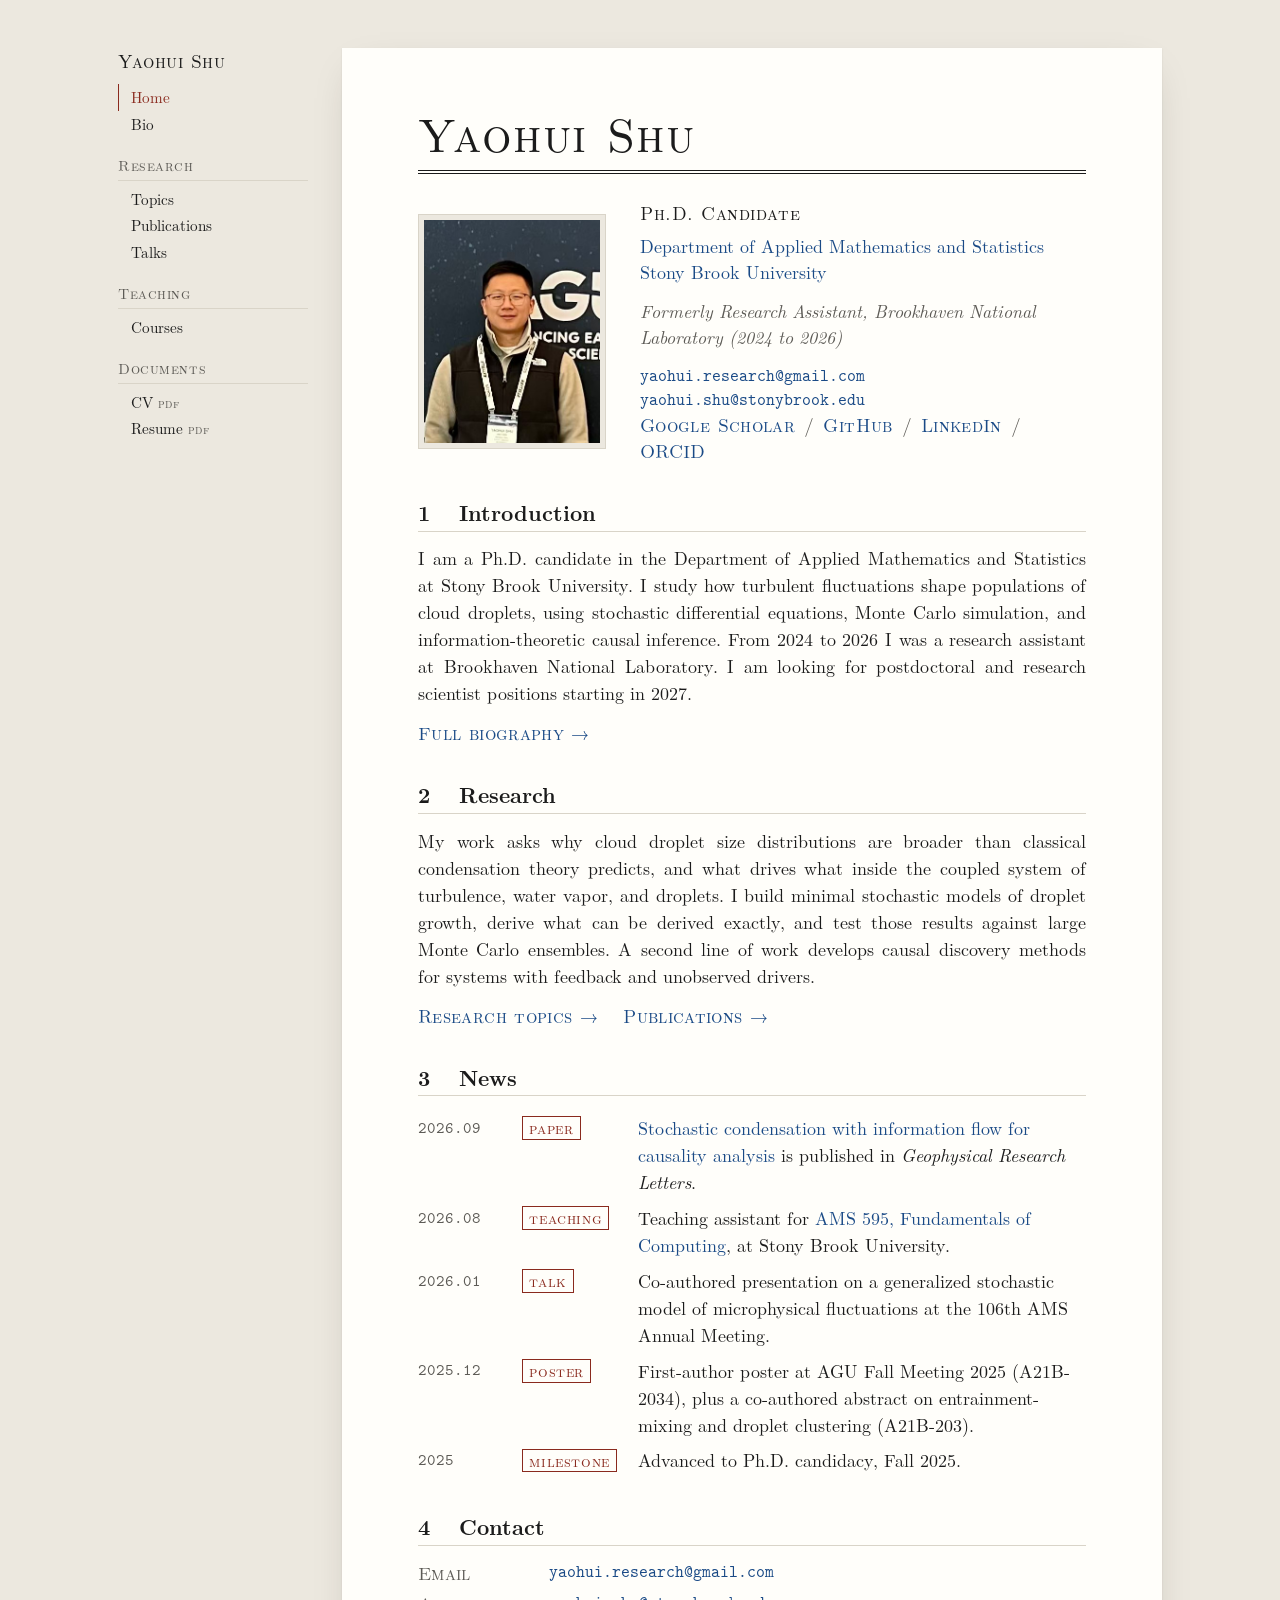
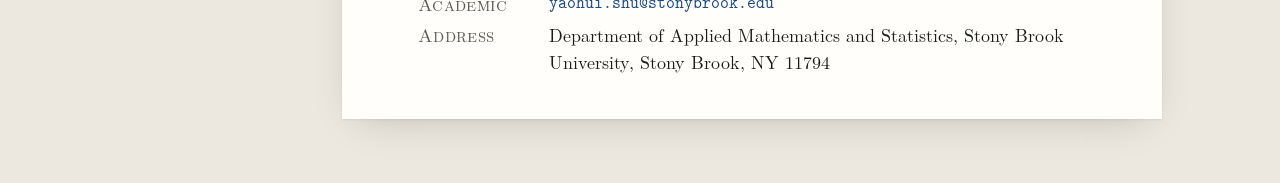
==== commit 95f12cca: "Use Gmail as primary contact, remove footer, set titles in small caps List yaohui.research@gmail.com" ====
--- a/index.html
+++ b/index.html
@@ -53,7 +53,8 @@
               <p><a href="https://www.stonybrook.edu/commcms/ams/" target="_blank" rel="noopener">Department of Applied Mathematics and Statistics</a></p>
               <p><a href="https://www.stonybrook.edu/" target="_blank" rel="noopener">Stony Brook University</a></p>
               <p class="gap formerly">Formerly Research Assistant, Brookhaven National Laboratory (2024 to 2026)</p>
-              <p class="gap tt"><a href="mailto:yaohui.shu@stonybrook.edu">yaohui.shu@stonybrook.edu</a></p>
+              <p class="gap tt"><a href="mailto:yaohui.research@gmail.com">yaohui.research@gmail.com</a></p>
+              <p class="tt"><a href="mailto:yaohui.shu@stonybrook.edu">yaohui.shu@stonybrook.edu</a></p>
               <p class="links"><a href="https://scholar.google.com/citations?user=wj_oSu0AAAAJ&amp;hl=en" target="_blank" rel="noopener">Google Scholar</a><a href="https://github.com/syaohui" target="_blank" rel="noopener">GitHub</a><a href="https://www.linkedin.com/in/yaohui-jacob-shu/" target="_blank" rel="noopener">LinkedIn</a><a href="https://orcid.org/0009-0008-2809-6530" target="_blank" rel="noopener">ORCID</a></p>
             </div>
           </div>
@@ -97,16 +98,12 @@
         <section>
           <h2>Contact</h2>
           <dl class="contact">
-            <dt>Email</dt><dd class="tt"><a href="mailto:yaohui.shu@stonybrook.edu">yaohui.shu@stonybrook.edu</a></dd>
+            <dt>Email</dt><dd class="tt"><a href="mailto:yaohui.research@gmail.com">yaohui.research@gmail.com</a></dd>
+            <dt>Academic</dt><dd class="tt"><a href="mailto:yaohui.shu@stonybrook.edu">yaohui.shu@stonybrook.edu</a></dd>
             <dt>Address</dt><dd>Department of Applied Mathematics and Statistics, Stony Brook University, Stony Brook, NY 11794</dd>
           </dl>
         </section>
       </div>
-
-      <footer>
-        <span>Last updated September 2026</span>
-        <span>Set in Latin Modern, the typeface of <span class="latex">L<sup>a</sup>T<sub>e</sub>X</span></span>
-      </footer>
     </main>
   </div>
   <script src="site.js"></script>
--- a/style.css
+++ b/style.css
@@ -5,7 +5,6 @@
 @font-face { font-family: 'LM Roman 10'; src: url('fonts/lmroman10-italic.woff') format('woff'); font-weight: 400; font-style: italic; font-display: swap; }
 @font-face { font-family: 'LM Roman 10'; src: url('fonts/lmroman10-bold.woff') format('woff'); font-weight: 700; font-style: normal; font-display: swap; }
 @font-face { font-family: 'LM Roman 10'; src: url('fonts/lmroman10-bolditalic.woff') format('woff'); font-weight: 700; font-style: italic; font-display: swap; }
-@font-face { font-family: 'LM Roman 17'; src: url('fonts/lmroman17-regular.woff') format('woff'); font-weight: 400; font-style: normal; font-display: swap; }
 @font-face { font-family: 'LM Roman Caps'; src: url('fonts/lmromancaps10-regular.woff') format('woff'); font-weight: 400; font-style: normal; font-display: swap; }
 @font-face { font-family: 'LM Mono'; src: url('fonts/lmmono10-regular.woff') format('woff'); font-weight: 400; font-style: normal; font-display: swap; }
 
@@ -20,7 +19,6 @@
   --mark: #8A2A1E;
   --shadow: 0 1px 2px rgba(40, 32, 20, 0.08), 0 12px 40px -18px rgba(40, 32, 20, 0.28);
   --serif: 'LM Roman 10', 'Latin Modern Roman', 'CMU Serif', 'Computer Modern Serif', Georgia, 'Times New Roman', serif;
-  --display: 'LM Roman 17', 'LM Roman 10', 'Latin Modern Roman', 'CMU Serif', Georgia, serif;
   --caps: 'LM Roman Caps', 'LM Roman 10', 'Latin Modern Roman', Georgia, serif;
   --mono: 'LM Mono', 'Latin Modern Mono', 'CMU Typewriter Text', ui-monospace, Menlo, Consolas, monospace;
 }
@@ -96,7 +94,8 @@
 .sheet > .content { flex: 1; }
 
 /* TITLE BLOCK */
-.title h1 { font-family: var(--display); font-weight: 400; font-size: clamp(2.2rem, 5vw, 3rem); line-height: 1.05; margin: 0; text-align: left; letter-spacing: -0.005em; }
+/* Page titles share the small-caps face of the sidebar name. */
+.title h1 { font-family: var(--caps); font-weight: 400; font-size: clamp(2.1rem, 4.8vw, 2.9rem); line-height: 1.1; margin: 0; text-align: left; letter-spacing: 0.03em; }
 .rules { margin: 0.7rem 0 1.6rem; }
 .rules::before, .rules::after { content: ''; display: block; background: var(--rule); }
 .rules::before { height: 1.2px; }
@@ -168,11 +167,6 @@
 dl.contact dt { font-family: var(--caps); letter-spacing: 0.02em; color: var(--muted); }
 dl.contact dd { margin: 0; }
 
-/* FOOTER */
-footer { margin-top: 3rem; padding-top: 0.8rem; border-top: 0.5px solid var(--hair); font-size: 0.86rem; color: var(--muted); display: flex; flex-wrap: wrap; justify-content: space-between; gap: 0.4rem; text-align: left; }
-.latex sup { text-transform: uppercase; font-size: 0.78em; vertical-align: 0.22em; margin-left: -0.33em; margin-right: -0.14em; }
-.latex sub { text-transform: uppercase; vertical-align: -0.46ex; margin-left: -0.16em; margin-right: -0.11em; font-size: 1em; }
-
 /* RESPONSIVE */
 @media (max-width: 900px) {
   .page { grid-template-columns: minmax(0, 1fr); gap: 0; padding: 0; }
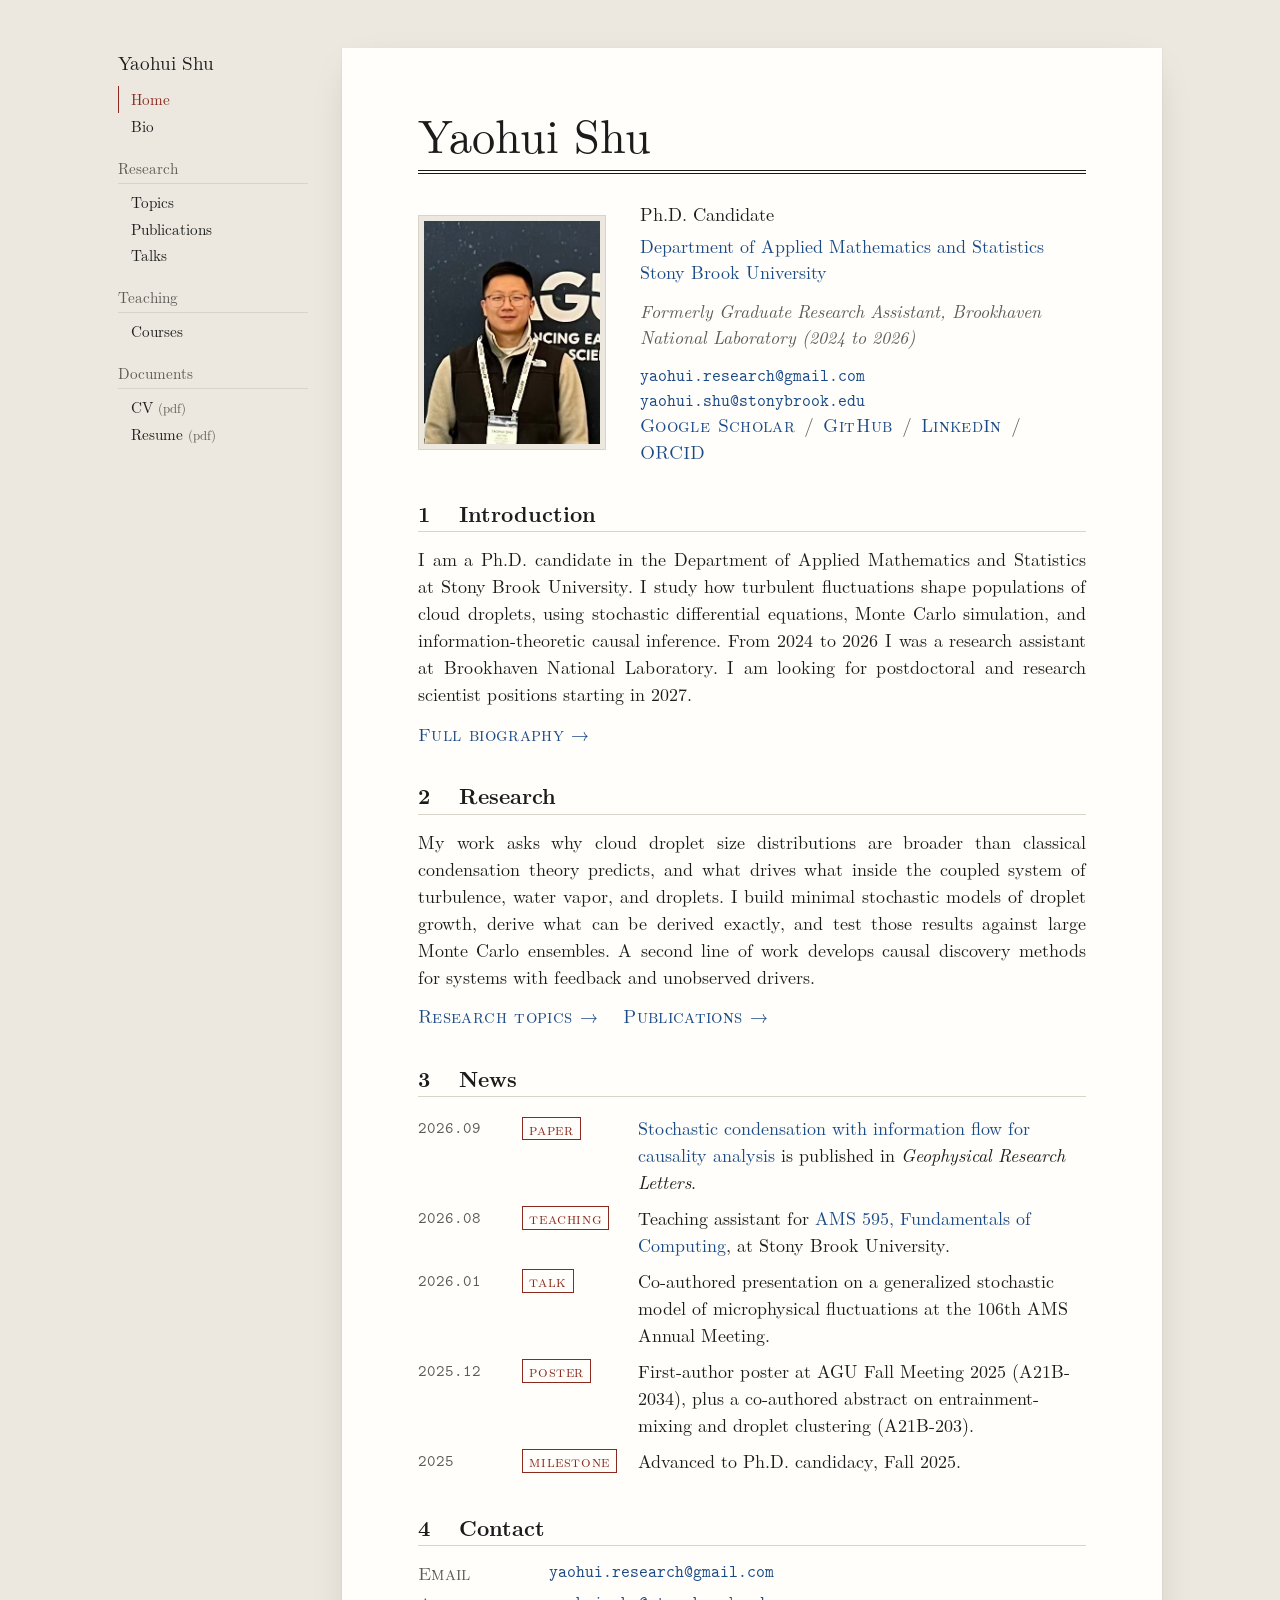
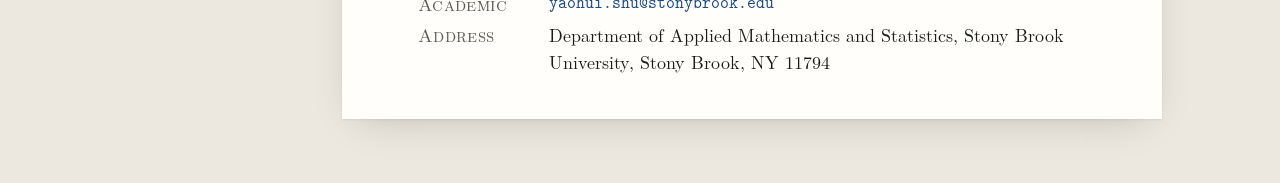
==== commit af392c6d: "Use graduate titles and publish the latest resume and CV Titles now read Graduate Teaching Assistant" ====
--- a/index.html
+++ b/index.html
@@ -52,7 +52,7 @@
               <p class="role">Ph.D. Candidate</p>
               <p><a href="https://www.stonybrook.edu/commcms/ams/" target="_blank" rel="noopener">Department of Applied Mathematics and Statistics</a></p>
               <p><a href="https://www.stonybrook.edu/" target="_blank" rel="noopener">Stony Brook University</a></p>
-              <p class="gap formerly">Formerly Research Assistant, Brookhaven National Laboratory (2024 to 2026)</p>
+              <p class="gap formerly">Formerly Graduate Research Assistant, Brookhaven National Laboratory (2024 to 2026)</p>
               <p class="gap tt"><a href="mailto:yaohui.research@gmail.com">yaohui.research@gmail.com</a></p>
               <p class="tt"><a href="mailto:yaohui.shu@stonybrook.edu">yaohui.shu@stonybrook.edu</a></p>
               <p class="links"><a href="https://scholar.google.com/citations?user=wj_oSu0AAAAJ&amp;hl=en" target="_blank" rel="noopener">Google Scholar</a><a href="https://github.com/syaohui" target="_blank" rel="noopener">GitHub</a><a href="https://www.linkedin.com/in/yaohui-jacob-shu/" target="_blank" rel="noopener">LinkedIn</a><a href="https://orcid.org/0009-0008-2809-6530" target="_blank" rel="noopener">ORCID</a></p>
--- a/style.css
+++ b/style.css
@@ -68,15 +68,15 @@
 
 /* MENU */
 .menu { position: sticky; top: 48px; align-self: start; font-size: 0.95rem; }
-.menu .who { font-family: var(--caps); font-size: 1.12rem; margin: 0 0 0.6rem; letter-spacing: 0.03em; }
+.menu .who { font-family: var(--serif); font-size: 1.2rem; margin: 0 0 0.6rem; letter-spacing: 0; }
 .menu .who a { color: var(--ink); }
 .menu .who a:hover { text-decoration: none; }
-.menu h4 { font-family: var(--caps); font-weight: 400; font-size: 0.9rem; letter-spacing: 0.04em; color: var(--muted); margin: 1.1rem 0 0.3rem; padding-bottom: 0.2rem; border-bottom: 0.5px solid var(--hair); }
+.menu h4 { font-family: var(--serif); font-weight: 400; font-size: 0.95rem; letter-spacing: 0; color: var(--muted); margin: 1.1rem 0 0.3rem; padding-bottom: 0.2rem; border-bottom: 0.5px solid var(--hair); }
 .menu ul { list-style: none; margin: 0; padding: 0; }
 .menu li a { display: block; padding: 0.12rem 0 0.12rem 0.75rem; color: var(--ink); border-left: 1.5px solid transparent; }
 .menu li a:hover { color: var(--link); text-decoration: none; }
 .menu li a[aria-current="page"] { border-left-color: var(--mark); color: var(--mark); }
-.menu .ext::after { content: 'pdf'; font-family: var(--caps); font-size: 0.78em; letter-spacing: 0.04em; color: var(--muted); margin-left: 0.4em; }
+.menu .ext::after { content: '(pdf)'; font-family: var(--serif); font-size: 0.85em; letter-spacing: 0; color: var(--muted); margin-left: 0.35em; }
 
 /* SHEET */
 .sheet {
@@ -94,8 +94,8 @@
 .sheet > .content { flex: 1; }
 
 /* TITLE BLOCK */
-/* Page titles share the small-caps face of the sidebar name. */
-.title h1 { font-family: var(--caps); font-weight: 400; font-size: clamp(2.1rem, 4.8vw, 2.9rem); line-height: 1.1; margin: 0; text-align: left; letter-spacing: 0.03em; }
+/* Page titles use the same regular text face as the sidebar name. */
+.title h1 { font-family: var(--serif); font-weight: 400; font-size: clamp(2.1rem, 4.8vw, 2.9rem); line-height: 1.1; margin: 0; text-align: left; letter-spacing: 0; }
 .rules { margin: 0.7rem 0 1.6rem; }
 .rules::before, .rules::after { content: ''; display: block; background: var(--rule); }
 .rules::before { height: 1.2px; }
@@ -108,7 +108,7 @@
 .photo .inner { width: 100%; height: 100%; overflow: hidden; }
 .photo img { width: 100%; height: 100%; object-fit: cover; object-position: 48% 20%; transform: scale(1.45); transform-origin: 48% 6%; }
 .info p { margin: 0; line-height: 1.45; }
-.info .role { font-family: var(--caps); font-size: 1.12rem; letter-spacing: 0.03em; margin-bottom: 0.45rem; }
+.info .role { font-family: var(--serif); font-size: 1.15rem; letter-spacing: 0; margin-bottom: 0.45rem; }
 .info .gap { margin-top: 0.8rem; }
 .info .formerly { color: var(--muted); font-style: italic; }
 .links { margin-top: 1rem; font-family: var(--caps); letter-spacing: 0.02em; line-height: 1.7; }
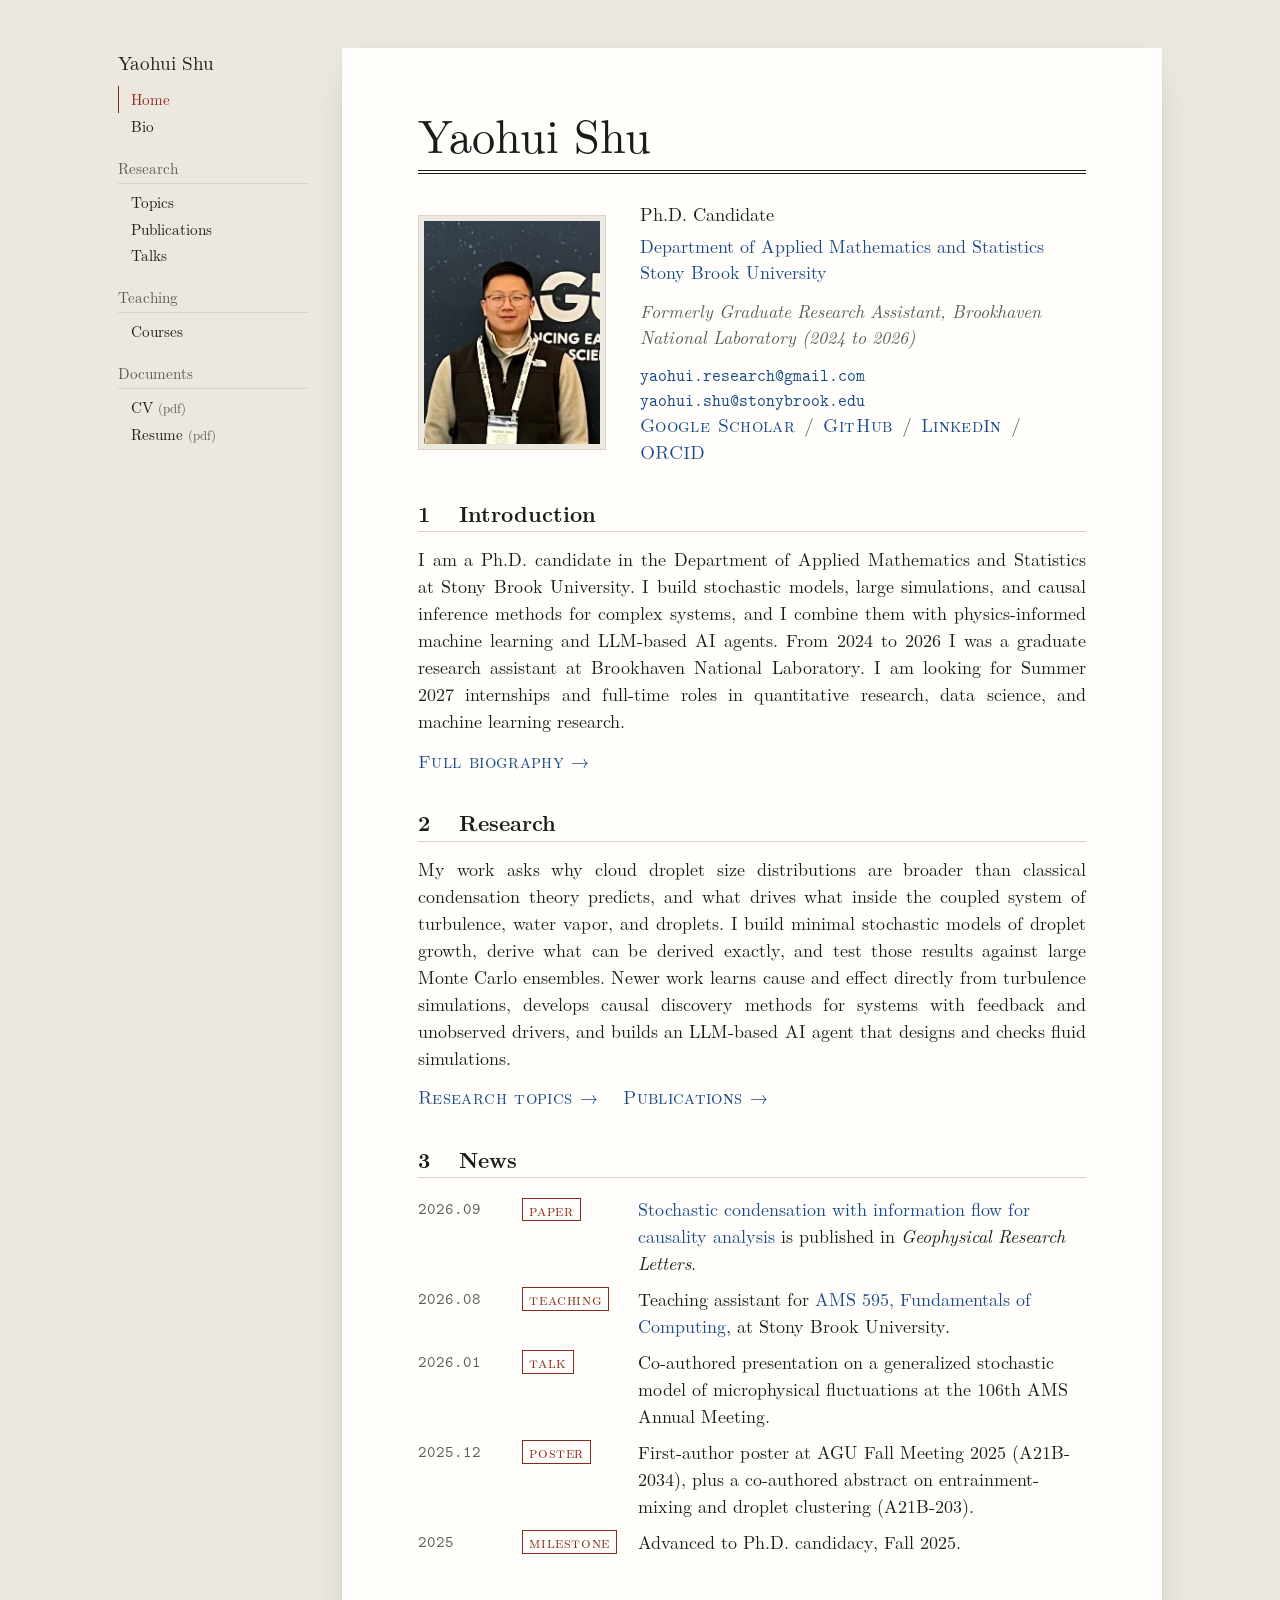
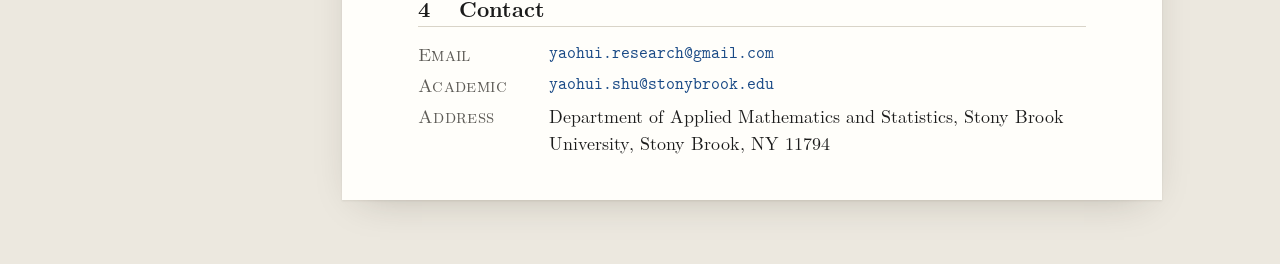
==== commit 9fc63bc1: "Update site text to match the current resume and LinkedIn profile Home and Bio now describe the curr" ====
--- a/index.html
+++ b/index.html
@@ -4,7 +4,7 @@
   <meta charset="UTF-8" />
   <meta name="viewport" content="width=device-width, initial-scale=1.0" />
   <title>Yaohui Shu</title>
-  <meta name="description" content="Yaohui Shu, Ph.D. candidate in Applied Mathematics and Statistics at Stony Brook University. Stochastic condensation, cloud microphysics, stochastic differential equations, and causal inference." />
+  <meta name="description" content="Yaohui Shu, Ph.D. candidate in Applied Mathematics and Statistics at Stony Brook University. Causal inference, stochastic modeling, large-scale simulation, physics-informed machine learning, and LLM-based AI agents for complex systems." />
   <meta name="color-scheme" content="light dark" />
   <link rel="preload" href="fonts/lmroman10-regular.woff" as="font" type="font/woff" crossorigin />
   <link rel="stylesheet" href="style.css" />
@@ -64,10 +64,10 @@
           <h2>Introduction</h2>
           <p>
             I am a Ph.D. candidate in the Department of Applied Mathematics and Statistics at Stony Brook University.
-            I study how turbulent fluctuations shape populations of cloud droplets, using stochastic differential
-            equations, Monte Carlo simulation, and information-theoretic causal inference. From 2024 to 2026 I was a
-            research assistant at Brookhaven National Laboratory. I am looking for postdoctoral and research scientist
-            positions starting in 2027.
+            I build stochastic models, large simulations, and causal inference methods for complex systems, and I
+            combine them with physics-informed machine learning and LLM-based AI agents. From 2024 to 2026 I was a graduate research
+            assistant at Brookhaven National Laboratory. I am looking for Summer 2027 internships and full-time roles
+            in quantitative research, data science, and machine learning research.
           </p>
           <p class="more"><a href="bio.html">Full biography</a></p>
         </section>
@@ -78,8 +78,9 @@
             My work asks why cloud droplet size distributions are broader than classical condensation theory predicts,
             and what drives what inside the coupled system of turbulence, water vapor, and droplets. I build minimal
             stochastic models of droplet growth, derive what can be derived exactly, and test those results against
-            large Monte Carlo ensembles. A second line of work develops causal discovery methods for systems with
-            feedback and unobserved drivers.
+            large Monte Carlo ensembles. Newer work learns cause and effect directly from turbulence simulations,
+            develops causal discovery methods for systems with feedback and unobserved drivers, and builds an
+            LLM-based AI agent that designs and checks fluid simulations.
           </p>
           <p class="more"><a href="research.html">Research topics</a> &nbsp; <a href="publications.html">Publications</a></p>
         </section>
